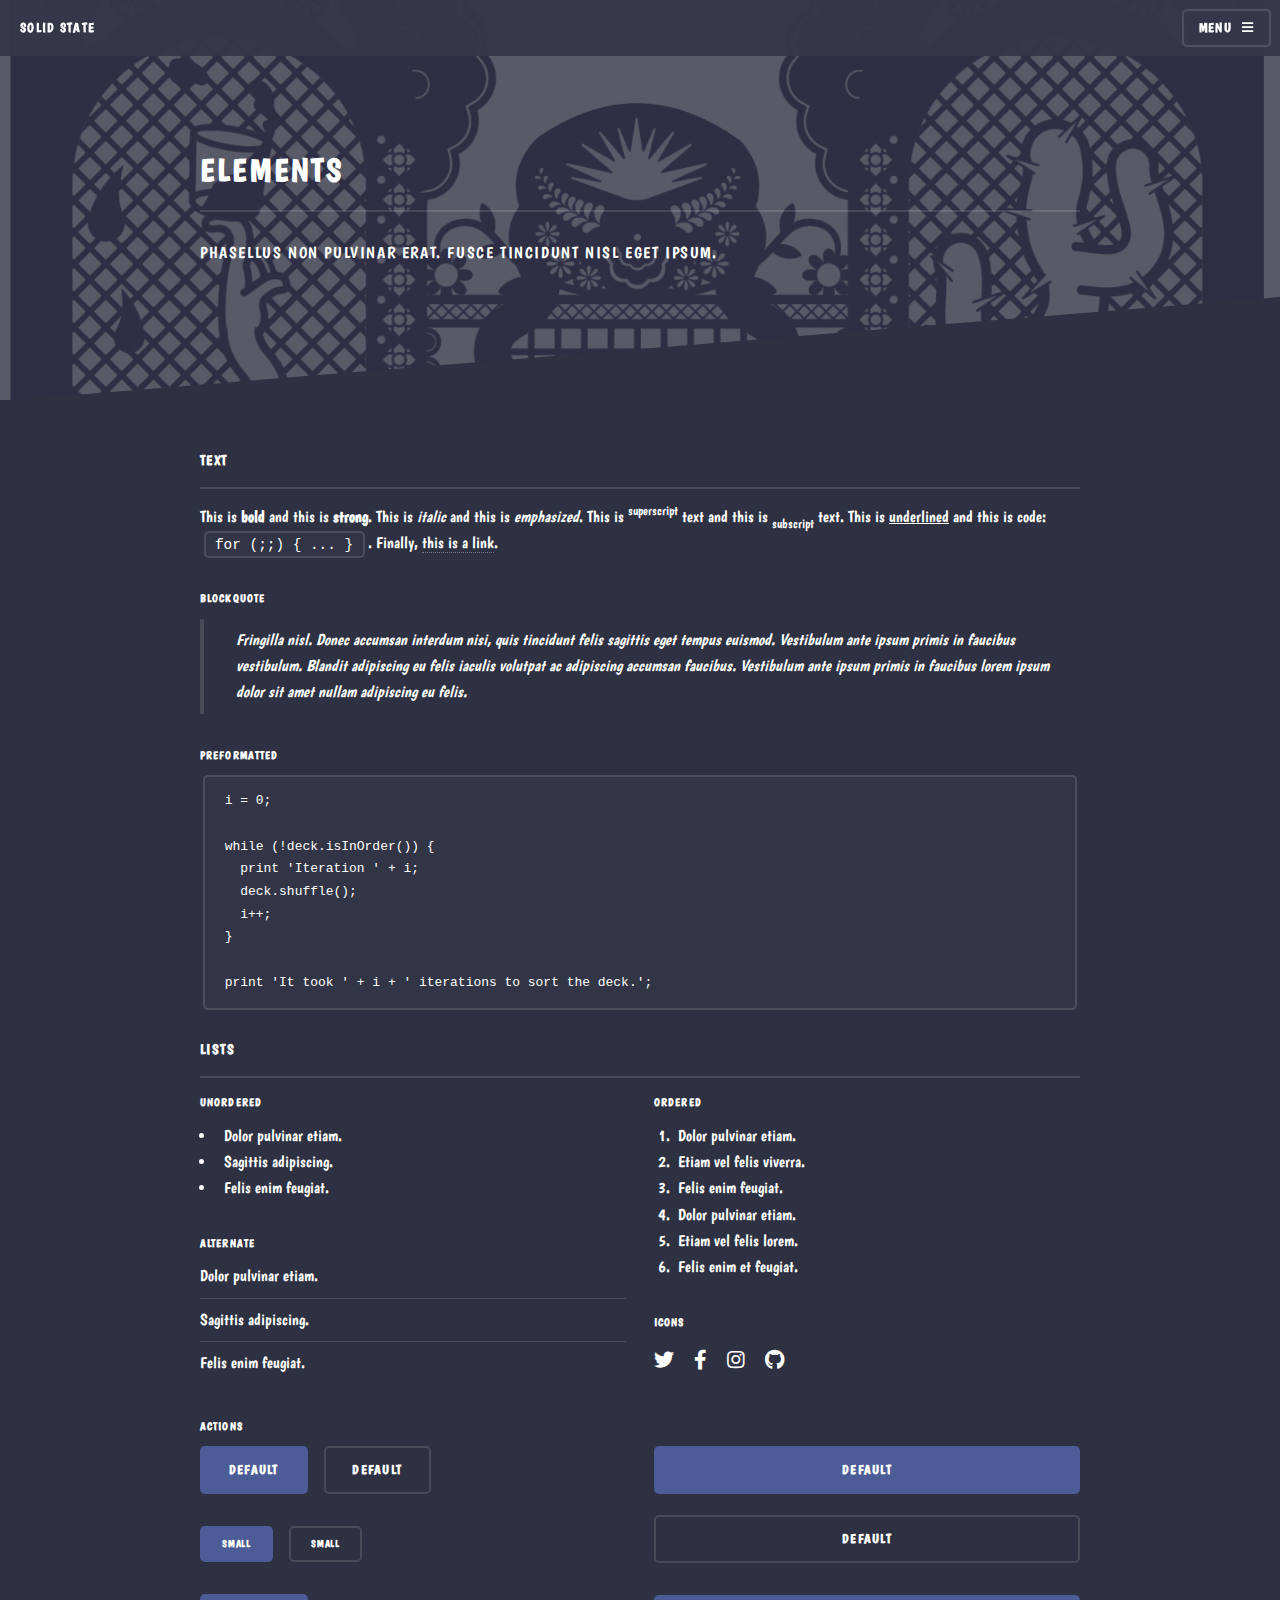
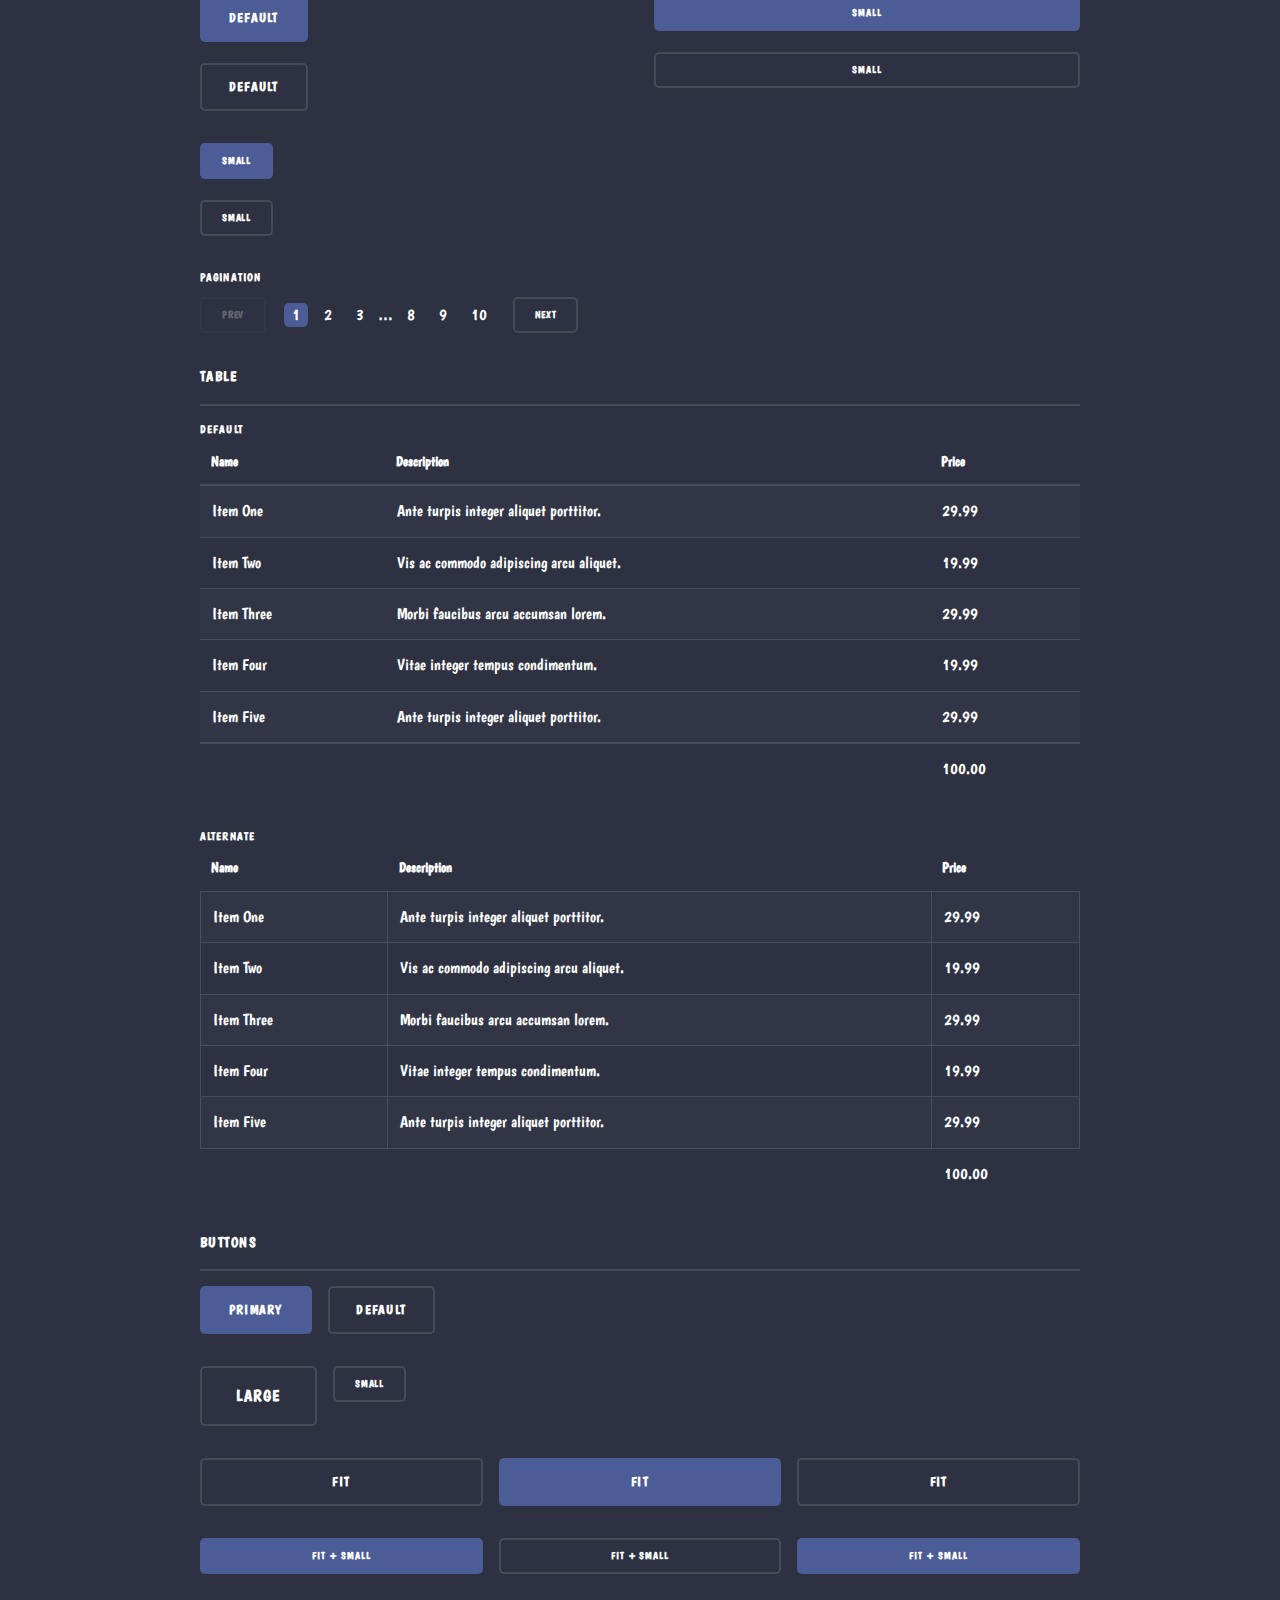
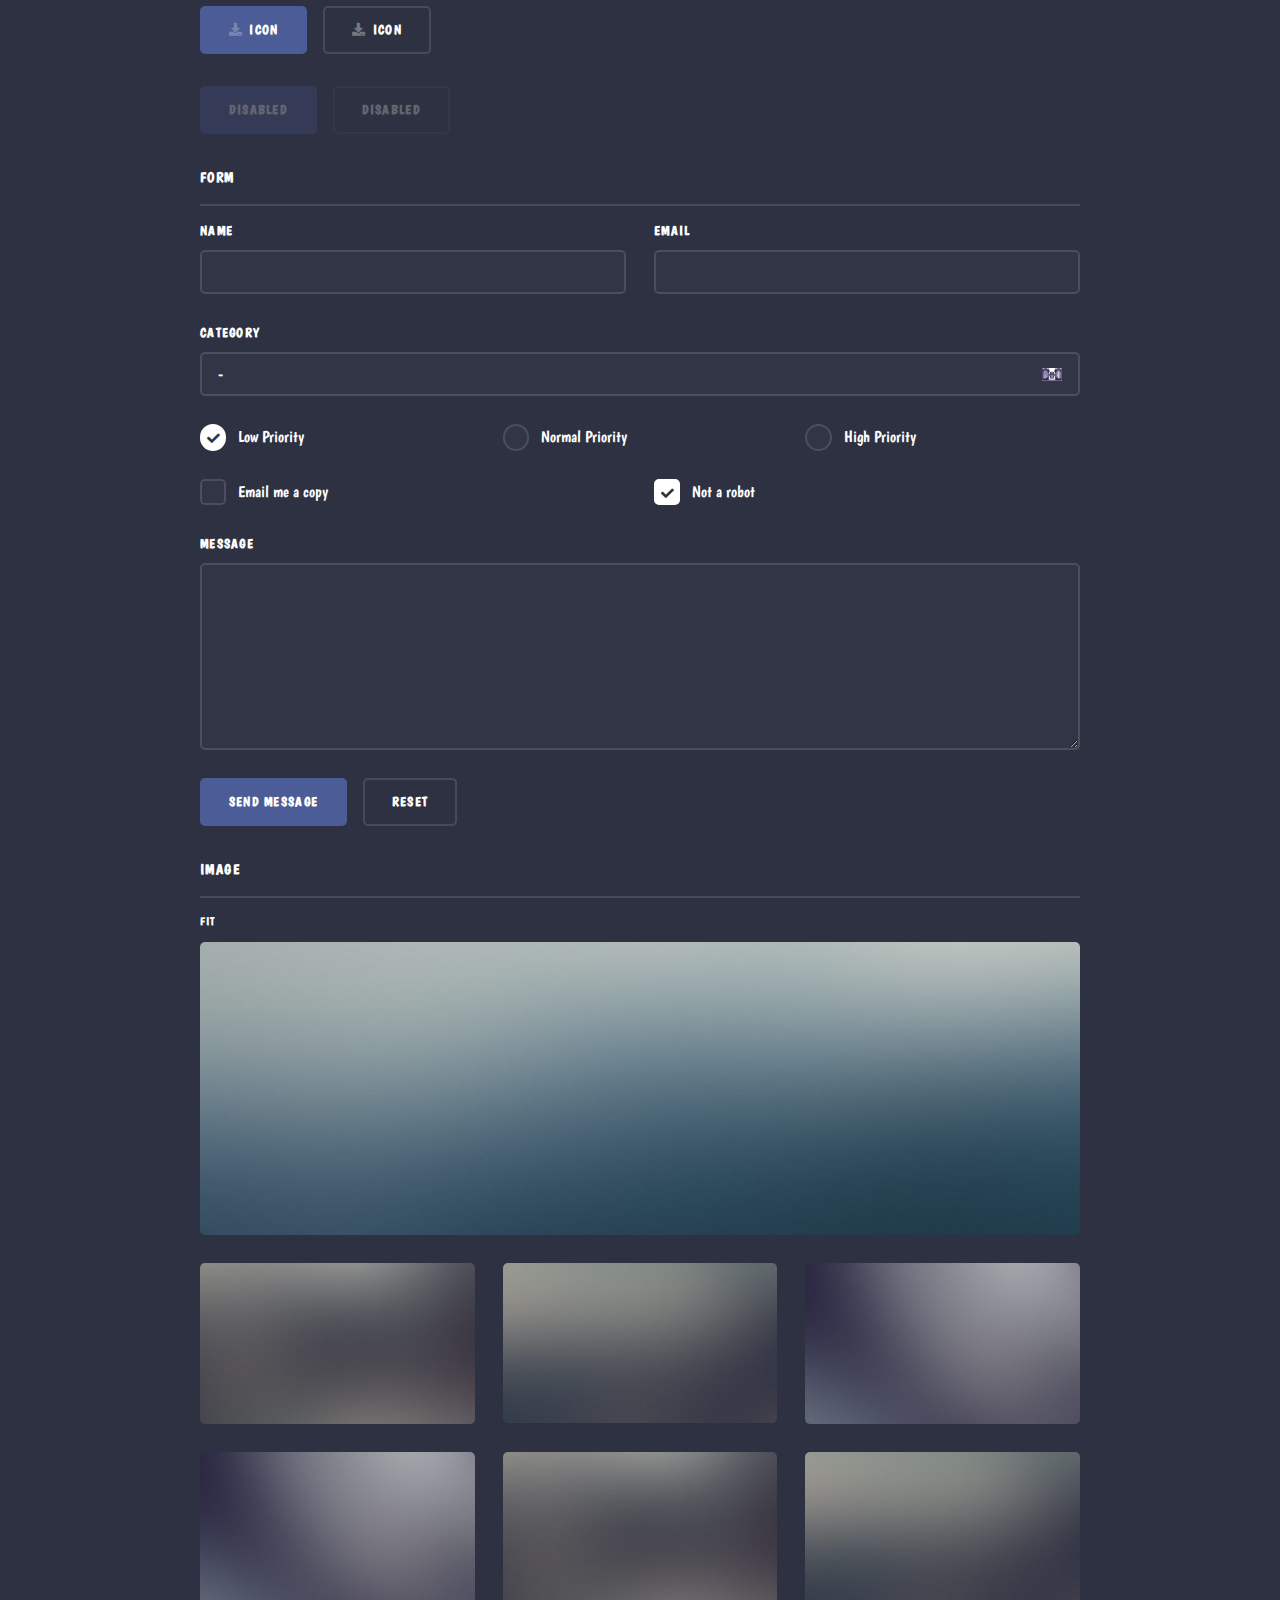
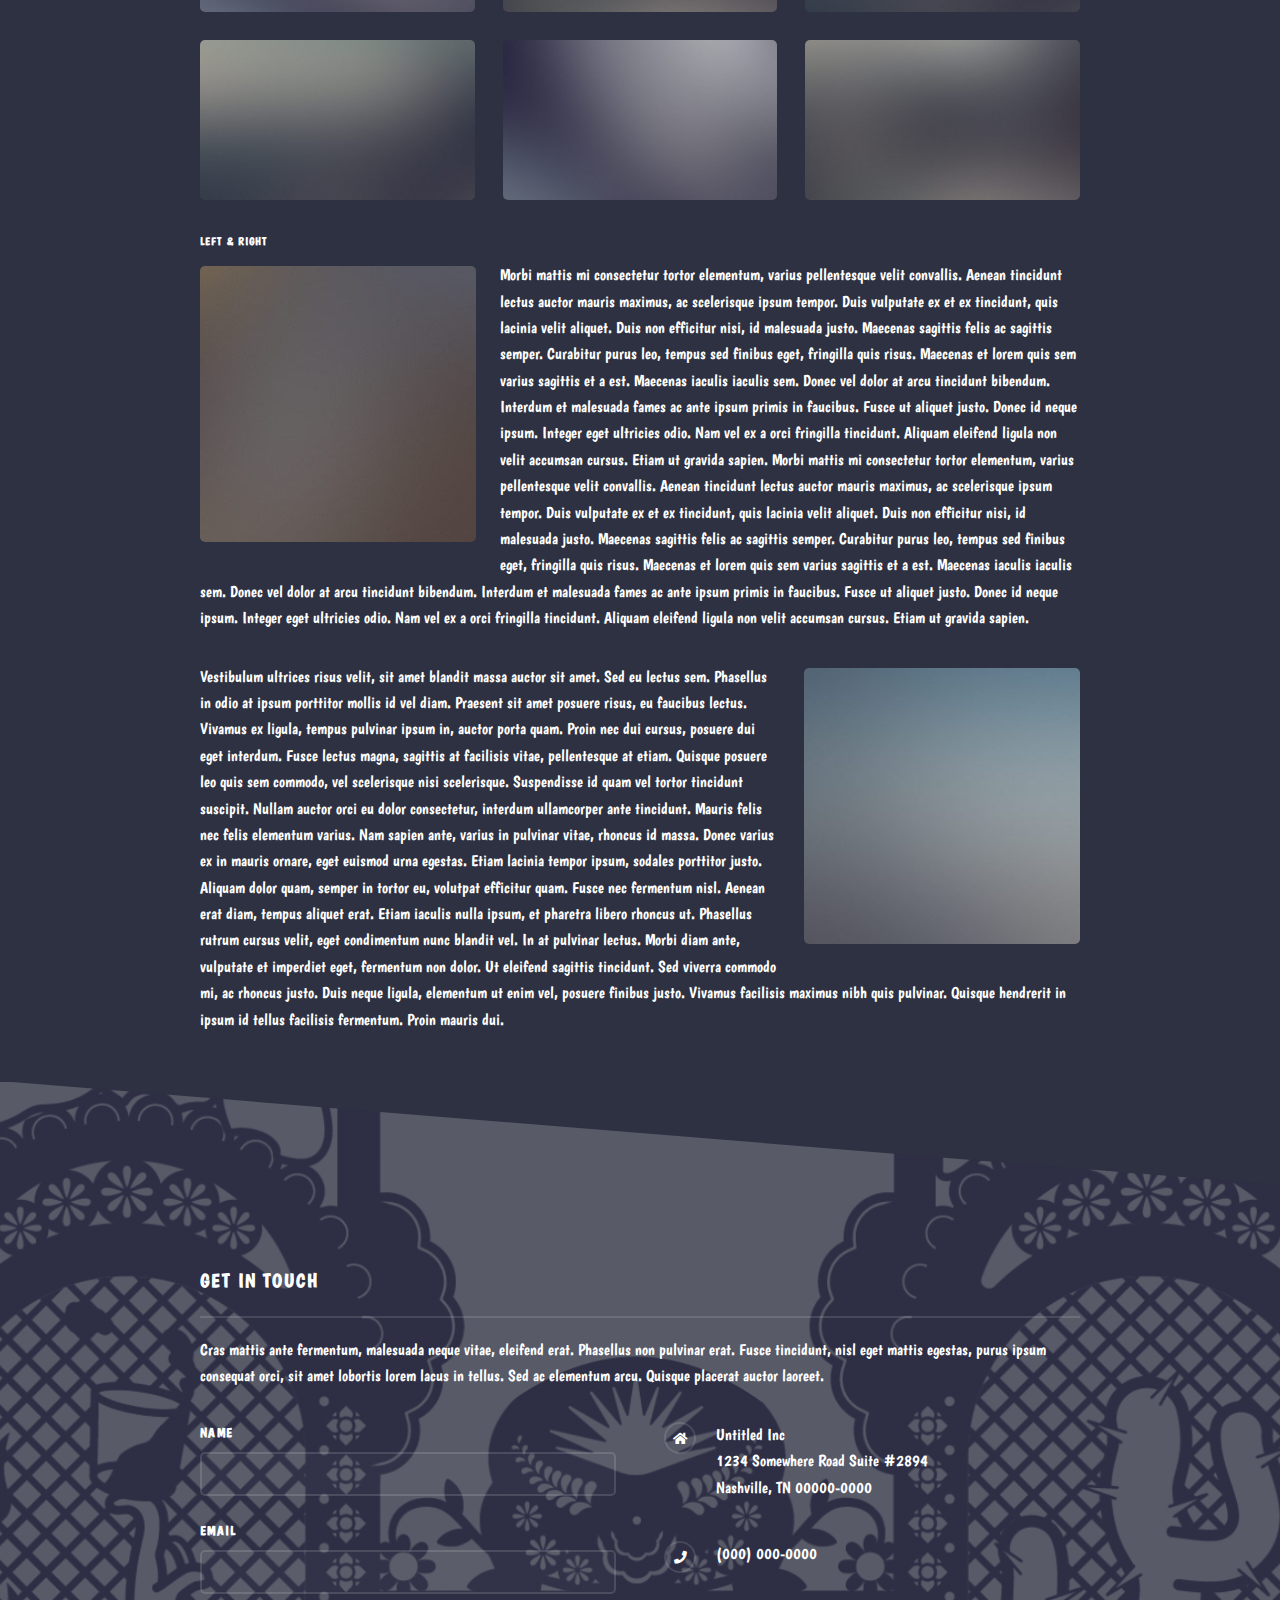
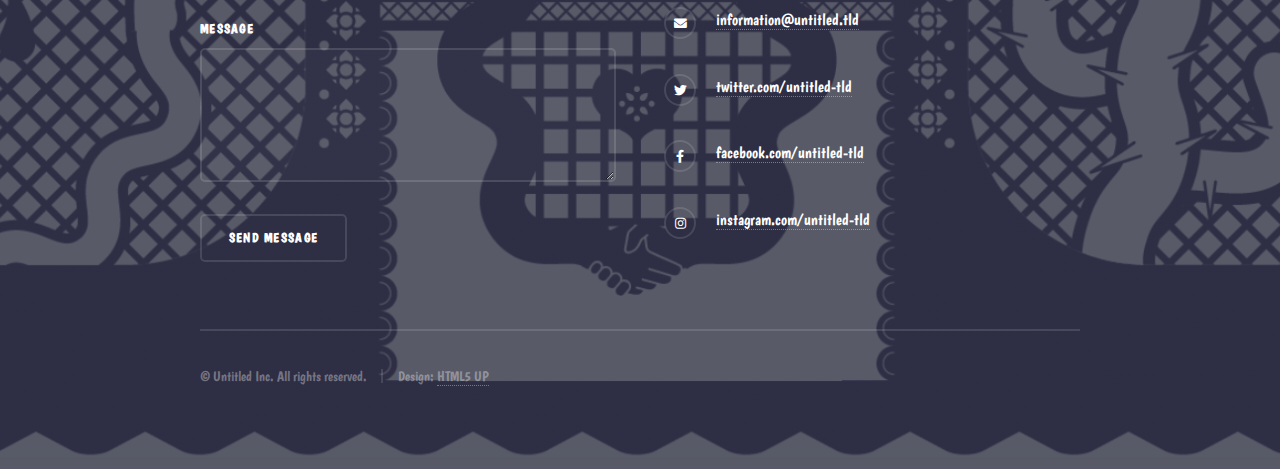
==== elements.html @ 4821e10a "upload" ====
<!DOCTYPE HTML>
<!--
	Solid State by HTML5 UP
	html5up.net | @ajlkn
	Free for personal and commercial use under the CCA 3.0 license (html5up.net/license)
-->
<html>
	<head>
		<title>Elements - Solid State by HTML5 UP</title>
		<meta charset="utf-8" />
		<meta name="viewport" content="width=device-width, initial-scale=1, user-scalable=no" />
		<link rel="stylesheet" href="assets/css/main.css" />
		<noscript><link rel="stylesheet" href="assets/css/noscript.css" /></noscript>
	</head>
	<body class="is-preload">

		<!-- Page Wrapper -->
			<div id="page-wrapper">

				<!-- Header -->
					<header id="header">
						<h1><a href="index.html">Solid State</a></h1>
						<nav>
							<a href="#menu">Menu</a>
						</nav>
					</header>

				<!-- Menu -->
					<nav id="menu">
						<div class="inner">
							<h2>Menu</h2>
							<ul class="links">
								<li><a href="index.html">Home</a></li>
								<li><a href="generic.html">Generic</a></li>
								<li><a href="elements.html">Elements</a></li>
								<li><a href="#">Log In</a></li>
								<li><a href="#">Sign Up</a></li>
							</ul>
							<a href="#" class="close">Close</a>
						</div>
					</nav>

				<!-- Wrapper -->
					<section id="wrapper">
						<header>
							<div class="inner">
								<h2>Elements</h2>
								<p>Phasellus non pulvinar erat. Fusce tincidunt nisl eget ipsum.</p>
							</div>
						</header>

						<!-- Content -->
							<div class="wrapper">
								<div class="inner">

									<section>
										<h3 class="major">Text</h3>
										<p>This is <b>bold</b> and this is <strong>strong</strong>. This is <i>italic</i> and this is <em>emphasized</em>.
										This is <sup>superscript</sup> text and this is <sub>subscript</sub> text.
										This is <u>underlined</u> and this is code: <code>for (;;) { ... }</code>. Finally, <a href="#">this is a link</a>.</p>
										<h4>Blockquote</h4>
										<blockquote>Fringilla nisl. Donec accumsan interdum nisi, quis tincidunt felis sagittis eget tempus euismod. Vestibulum ante ipsum primis in faucibus vestibulum. Blandit adipiscing eu felis iaculis volutpat ac adipiscing accumsan faucibus. Vestibulum ante ipsum primis in faucibus lorem ipsum dolor sit amet nullam adipiscing eu felis.</blockquote>
										<h4>Preformatted</h4>
										<pre><code>i = 0;

while (!deck.isInOrder()) {
  print 'Iteration ' + i;
  deck.shuffle();
  i++;
}

print 'It took ' + i + ' iterations to sort the deck.';</code></pre>
									</section>

									<section>
										<h3 class="major">Lists</h3>
										<div class="row">
											<div class="col-6 col-12-medium">
												<h4>Unordered</h4>
												<ul>
													<li>Dolor pulvinar etiam.</li>
													<li>Sagittis adipiscing.</li>
													<li>Felis enim feugiat.</li>
												</ul>
												<h4>Alternate</h4>
												<ul class="alt">
													<li>Dolor pulvinar etiam.</li>
													<li>Sagittis adipiscing.</li>
													<li>Felis enim feugiat.</li>
												</ul>
											</div>
											<div class="col-6 col-12-medium">
												<h4>Ordered</h4>
												<ol>
													<li>Dolor pulvinar etiam.</li>
													<li>Etiam vel felis viverra.</li>
													<li>Felis enim feugiat.</li>
													<li>Dolor pulvinar etiam.</li>
													<li>Etiam vel felis lorem.</li>
													<li>Felis enim et feugiat.</li>
												</ol>
												<h4>Icons</h4>
												<ul class="icons">
													<li><a href="#" class="icon brands fa-twitter"><span class="label">Twitter</span></a></li>
													<li><a href="#" class="icon brands fa-facebook-f"><span class="label">Facebook</span></a></li>
													<li><a href="#" class="icon brands fa-instagram"><span class="label">Instagram</span></a></li>
													<li><a href="#" class="icon brands fa-github"><span class="label">Github</span></a></li>
												</ul>
											</div>
										</div>
										<h4>Actions</h4>
										<div class="row">
											<div class="col-6 col-12-medium">
												<ul class="actions">
													<li><a href="#" class="button primary">Default</a></li>
													<li><a href="#" class="button">Default</a></li>
												</ul>
												<ul class="actions small">
													<li><a href="#" class="button primary small">Small</a></li>
													<li><a href="#" class="button small">Small</a></li>
												</ul>
												<ul class="actions stacked">
													<li><a href="#" class="button primary">Default</a></li>
													<li><a href="#" class="button">Default</a></li>
												</ul>
												<ul class="actions stacked small">
													<li><a href="#" class="button primary small">Small</a></li>
													<li><a href="#" class="button small">Small</a></li>
												</ul>
											</div>
											<div class="col-6 col-12-medium">
												<ul class="actions stacked">
													<li><a href="#" class="button primary fit">Default</a></li>
													<li><a href="#" class="button fit">Default</a></li>
												</ul>
												<ul class="actions stacked small">
													<li><a href="#" class="button primary small fit">Small</a></li>
													<li><a href="#" class="button small fit">Small</a></li>
												</ul>
											</div>
										</div>
										<h4>Pagination</h4>
										<ul class="pagination">
											<li><span class="button small disabled">Prev</span></li>
											<li><a href="#" class="page active">1</a></li>
											<li><a href="#" class="page">2</a></li>
											<li><a href="#" class="page">3</a></li>
											<li><span>&hellip;</span></li>
											<li><a href="#" class="page">8</a></li>
											<li><a href="#" class="page">9</a></li>
											<li><a href="#" class="page">10</a></li>
											<li><a href="#" class="button small">Next</a></li>
										</ul>
									</section>

									<section>
										<h3 class="major">Table</h3>
										<h4>Default</h4>
										<div class="table-wrapper">
											<table>
												<thead>
													<tr>
														<th>Name</th>
														<th>Description</th>
														<th>Price</th>
													</tr>
												</thead>
												<tbody>
													<tr>
														<td>Item One</td>
														<td>Ante turpis integer aliquet porttitor.</td>
														<td>29.99</td>
													</tr>
													<tr>
														<td>Item Two</td>
														<td>Vis ac commodo adipiscing arcu aliquet.</td>
														<td>19.99</td>
													</tr>
													<tr>
														<td>Item Three</td>
														<td> Morbi faucibus arcu accumsan lorem.</td>
														<td>29.99</td>
													</tr>
													<tr>
														<td>Item Four</td>
														<td>Vitae integer tempus condimentum.</td>
														<td>19.99</td>
													</tr>
													<tr>
														<td>Item Five</td>
														<td>Ante turpis integer aliquet porttitor.</td>
														<td>29.99</td>
													</tr>
												</tbody>
												<tfoot>
													<tr>
														<td colspan="2"></td>
														<td>100.00</td>
													</tr>
												</tfoot>
											</table>
										</div>

										<h4>Alternate</h4>
										<div class="table-wrapper">
											<table class="alt">
												<thead>
													<tr>
														<th>Name</th>
														<th>Description</th>
														<th>Price</th>
													</tr>
												</thead>
												<tbody>
													<tr>
														<td>Item One</td>
														<td>Ante turpis integer aliquet porttitor.</td>
														<td>29.99</td>
													</tr>
													<tr>
														<td>Item Two</td>
														<td>Vis ac commodo adipiscing arcu aliquet.</td>
														<td>19.99</td>
													</tr>
													<tr>
														<td>Item Three</td>
														<td> Morbi faucibus arcu accumsan lorem.</td>
														<td>29.99</td>
													</tr>
													<tr>
														<td>Item Four</td>
														<td>Vitae integer tempus condimentum.</td>
														<td>19.99</td>
													</tr>
													<tr>
														<td>Item Five</td>
														<td>Ante turpis integer aliquet porttitor.</td>
														<td>29.99</td>
													</tr>
												</tbody>
												<tfoot>
													<tr>
														<td colspan="2"></td>
														<td>100.00</td>
													</tr>
												</tfoot>
											</table>
										</div>
									</section>

									<section>
										<h3 class="major">Buttons</h3>
										<ul class="actions">
											<li><a href="#" class="button primary">Primary</a></li>
											<li><a href="#" class="button">Default</a></li>
										</ul>
										<ul class="actions">
											<li><a href="#" class="button large">Large</a></li>
											<li><a href="#" class="button small">Small</a></li>
										</ul>
										<ul class="actions fit">
											<li><a href="#" class="button fit">Fit</a></li>
											<li><a href="#" class="button primary fit">Fit</a></li>
											<li><a href="#" class="button fit">Fit</a></li>
										</ul>
										<ul class="actions fit small">
											<li><a href="#" class="button primary fit small">Fit + Small</a></li>
											<li><a href="#" class="button fit small">Fit + Small</a></li>
											<li><a href="#" class="button primary fit small">Fit + Small</a></li>
										</ul>
										<ul class="actions">
											<li><a href="#" class="button primary icon solid fa-download">Icon</a></li>
											<li><a href="#" class="button icon solid fa-download">Icon</a></li>
										</ul>
										<ul class="actions">
											<li><span class="button primary disabled">Disabled</span></li>
											<li><span class="button disabled">Disabled</span></li>
										</ul>
									</section>

									<section>
										<h3 class="major">Form</h3>
										<form method="post" action="#">
											<div class="row gtr-uniform">
												<div class="col-6 col-12-xsmall">
													<label for="demo-name">Name</label>
													<input type="text" name="demo-name" id="demo-name" value="" />
												</div>
												<div class="col-6 col-12-xsmall">
													<label for="demo-email">Email</label>
													<input type="email" name="demo-email" id="demo-email" value="" />
												</div>
												<div class="col-12">
													<label for="demo-category">Category</label>
													<select name="demo-category" id="demo-category">
														<option value="">-</option>
														<option value="1">Manufacturing</option>
														<option value="1">Shipping</option>
														<option value="1">Administration</option>
														<option value="1">Human Resources</option>
													</select>
												</div>
												<div class="col-4 col-12-small">
													<input type="radio" id="demo-priority-low" name="demo-priority" checked>
													<label for="demo-priority-low">Low Priority</label>
												</div>
												<div class="col-4 col-12-small">
													<input type="radio" id="demo-priority-normal" name="demo-priority">
													<label for="demo-priority-normal">Normal Priority</label>
												</div>
												<div class="col-4 col-12-small">
													<input type="radio" id="demo-priority-high" name="demo-priority">
													<label for="demo-priority-high">High Priority</label>
												</div>
												<div class="col-6 col-12-small">
													<input type="checkbox" id="demo-copy" name="demo-copy">
													<label for="demo-copy">Email me a copy</label>
												</div>
												<div class="col-6 col-12-small">
													<input type="checkbox" id="demo-human" name="demo-human" checked>
													<label for="demo-human">Not a robot</label>
												</div>
												<div class="col-12">
													<label for="demo-message">Message</label>
													<textarea name="demo-message" id="demo-message" rows="6"></textarea>
												</div>
												<div class="col-12">
													<ul class="actions">
														<li><input type="submit" value="Send Message" class="primary" /></li>
														<li><input type="reset" value="Reset" /></li>
													</ul>
												</div>
											</div>
										</form>
									</section>

									<section>
										<h3 class="major">Image</h3>
										<h4>Fit</h4>
										<div class="box alt">
											<div class="row gtr-uniform">
												<div class="col-12"><span class="image fit"><img src="images/pic08.jpg" alt="" /></span></div>
												<div class="col-4"><span class="image fit"><img src="images/pic05.jpg" alt="" /></span></div>
												<div class="col-4"><span class="image fit"><img src="images/pic06.jpg" alt="" /></span></div>
												<div class="col-4"><span class="image fit"><img src="images/pic07.jpg" alt="" /></span></div>
												<div class="col-4"><span class="image fit"><img src="images/pic07.jpg" alt="" /></span></div>
												<div class="col-4"><span class="image fit"><img src="images/pic05.jpg" alt="" /></span></div>
												<div class="col-4"><span class="image fit"><img src="images/pic06.jpg" alt="" /></span></div>
												<div class="col-4"><span class="image fit"><img src="images/pic06.jpg" alt="" /></span></div>
												<div class="col-4"><span class="image fit"><img src="images/pic07.jpg" alt="" /></span></div>
												<div class="col-4"><span class="image fit"><img src="images/pic05.jpg" alt="" /></span></div>
											</div>
										</div>
										<h4>Left &amp; Right</h4>
										<p><span class="image left"><img src="images/pic01.jpg" alt="" /></span>Morbi mattis mi consectetur tortor elementum, varius pellentesque velit convallis. Aenean tincidunt lectus auctor mauris maximus, ac scelerisque ipsum tempor. Duis vulputate ex et ex tincidunt, quis lacinia velit aliquet. Duis non efficitur nisi, id malesuada justo. Maecenas sagittis felis ac sagittis semper. Curabitur purus leo, tempus sed finibus eget, fringilla quis risus. Maecenas et lorem quis sem varius sagittis et a est. Maecenas iaculis iaculis sem. Donec vel dolor at arcu tincidunt bibendum. Interdum et malesuada fames ac ante ipsum primis in faucibus. Fusce ut aliquet justo. Donec id neque ipsum. Integer eget ultricies odio. Nam vel ex a orci fringilla tincidunt. Aliquam eleifend ligula non velit accumsan cursus. Etiam ut gravida sapien. Morbi mattis mi consectetur tortor elementum, varius pellentesque velit convallis. Aenean tincidunt lectus auctor mauris maximus, ac scelerisque ipsum tempor. Duis vulputate ex et ex tincidunt, quis lacinia velit aliquet. Duis non efficitur nisi, id malesuada justo. Maecenas sagittis felis ac sagittis semper. Curabitur purus leo, tempus sed finibus eget, fringilla quis risus. Maecenas et lorem quis sem varius sagittis et a est. Maecenas iaculis iaculis sem. Donec vel dolor at arcu tincidunt bibendum. Interdum et malesuada fames ac ante ipsum primis in faucibus. Fusce ut aliquet justo. Donec id neque ipsum. Integer eget ultricies odio. Nam vel ex a orci fringilla tincidunt. Aliquam eleifend ligula non velit accumsan cursus. Etiam ut gravida sapien.</p>
										<p><span class="image right"><img src="images/pic02.jpg" alt="" /></span>Vestibulum ultrices risus velit, sit amet blandit massa auctor sit amet. Sed eu lectus sem. Phasellus in odio at ipsum porttitor mollis id vel diam. Praesent sit amet posuere risus, eu faucibus lectus. Vivamus ex ligula, tempus pulvinar ipsum in, auctor porta quam. Proin nec dui cursus, posuere dui eget interdum. Fusce lectus magna, sagittis at facilisis vitae, pellentesque at etiam. Quisque posuere leo quis sem commodo, vel scelerisque nisi scelerisque. Suspendisse id quam vel tortor tincidunt suscipit. Nullam auctor orci eu dolor consectetur, interdum ullamcorper ante tincidunt. Mauris felis nec felis elementum varius. Nam sapien ante, varius in pulvinar vitae, rhoncus id massa. Donec varius ex in mauris ornare, eget euismod urna egestas. Etiam lacinia tempor ipsum, sodales porttitor justo. Aliquam dolor quam, semper in tortor eu, volutpat efficitur quam. Fusce nec fermentum nisl. Aenean erat diam, tempus aliquet erat. Etiam iaculis nulla ipsum, et pharetra libero rhoncus ut. Phasellus rutrum cursus velit, eget condimentum nunc blandit vel. In at pulvinar lectus. Morbi diam ante, vulputate et imperdiet eget, fermentum non dolor. Ut eleifend sagittis tincidunt. Sed viverra commodo mi, ac rhoncus justo. Duis neque ligula, elementum ut enim vel, posuere finibus justo. Vivamus facilisis maximus nibh quis pulvinar. Quisque hendrerit in ipsum id tellus facilisis fermentum. Proin mauris dui.</p>
									</section>

								</div>
							</div>

					</section>

				<!-- Footer -->
					<section id="footer">
						<div class="inner">
							<h2 class="major">Get in touch</h2>
							<p>Cras mattis ante fermentum, malesuada neque vitae, eleifend erat. Phasellus non pulvinar erat. Fusce tincidunt, nisl eget mattis egestas, purus ipsum consequat orci, sit amet lobortis lorem lacus in tellus. Sed ac elementum arcu. Quisque placerat auctor laoreet.</p>
							<form method="post" action="#">
								<div class="fields">
									<div class="field">
										<label for="name">Name</label>
										<input type="text" name="name" id="name" />
									</div>
									<div class="field">
										<label for="email">Email</label>
										<input type="email" name="email" id="email" />
									</div>
									<div class="field">
										<label for="message">Message</label>
										<textarea name="message" id="message" rows="4"></textarea>
									</div>
								</div>
								<ul class="actions">
									<li><input type="submit" value="Send Message" /></li>
								</ul>
							</form>
							<ul class="contact">
								<li class="icon solid fa-home">
									Untitled Inc<br />
									1234 Somewhere Road Suite #2894<br />
									Nashville, TN 00000-0000
								</li>
								<li class="icon solid fa-phone">(000) 000-0000</li>
								<li class="icon solid fa-envelope"><a href="#">information@untitled.tld</a></li>
								<li class="icon brands fa-twitter"><a href="#">twitter.com/untitled-tld</a></li>
								<li class="icon brands fa-facebook-f"><a href="#">facebook.com/untitled-tld</a></li>
								<li class="icon brands fa-instagram"><a href="#">instagram.com/untitled-tld</a></li>
							</ul>
							<ul class="copyright">
								<li>&copy; Untitled Inc. All rights reserved.</li><li>Design: <a href="http://html5up.net">HTML5 UP</a></li>
							</ul>
						</div>
					</section>

			</div>

		<!-- Scripts -->
			<script src="assets/js/jquery.min.js"></script>
			<script src="assets/js/jquery.scrollex.min.js"></script>
			<script src="assets/js/browser.min.js"></script>
			<script src="assets/js/breakpoints.min.js"></script>
			<script src="assets/js/util.js"></script>
			<script src="assets/js/main.js"></script>

	</body>
</html>
---- assets/css/main.css ----
@import url(fontawesome-all.min.css);
@import url("https://fonts.googleapis.com/css?family=Raleway:200,700|Source+Sans+Pro:300,600,300italic,600italic");
@import url('https://fonts.googleapis.com/css2?family=Sora:wght@100..800&family=Spicy+Rice&display=swap');
@import url('https://fonts.googleapis.com/css2?family=Chicle&display=swap');
@import url('https://fonts.googleapis.com/css2?family=Boogaloo&display=swap');
/*
	Solid State by HTML5 UP
	html5up.net | @ajlkn
	Free for personal and commercial use under the CCA 3.0 license (html5up.net/license)
*/

html, body, div, span, applet, object,
iframe, h1, h2, h3, h4, h5, h6, p, blockquote,
pre, a, abbr, acronym, address, big, cite,
code, del, dfn, em, img, ins, kbd, q, s, samp,
small, strike, strong, sub, sup, tt, var, b,
u, i, center, dl, dt, dd, ol, ul, li, fieldset,
form, label, legend, table, caption, tbody,
tfoot, thead, tr, th, td, article, aside,
canvas, details, embed, figure, figcaption,
footer, header, hgroup, menu, nav, output, ruby,
section, summary, time, mark, audio, video {
	margin: 0;
	padding: 0;
	border: 0;
	font-size: 100%;
	font: inherit;
	vertical-align: baseline;}

article, aside, details, figcaption, figure,
footer, header, hgroup, menu, nav, section {
	display: block;}

body {
	line-height: 1;
}

ol, ul {
	list-style: none;
}

blockquote, q {
	quotes: none;
}

	blockquote:before, blockquote:after, q:before, q:after {
		content: '';
		content: none;
	}

table {
	border-collapse: collapse;
	border-spacing: 0;
}

body {
	-webkit-text-size-adjust: none;
}

mark {
	background-color: transparent;
	color: inherit;
}

input::-moz-focus-inner {
	border: 0;
	padding: 0;
}

input, select, textarea {
	-moz-appearance: none;
	-webkit-appearance: none;
	-ms-appearance: none;
	appearance: none;
}

/* Basic */

	@-ms-viewport {
		width: device-width;
	}

	body {
		-ms-overflow-style: scrollbar;
	}

	@media screen and (max-width: 480px) {

		html, body {
			min-width: 320px;
		}

	}

	html {
		box-sizing: border-box;
	}

	*, *:before, *:after {
		box-sizing: inherit;
	}

	body {
		background-color: #2e3141;
		background-image: linear-gradient(to top, rgba(46, 49, 65, 0.8), rgba(46, 49, 65, 0.8)), url("../../images/big.jpg");
		background-size: auto, cover;
		background-attachment: fixed, fixed;
		background-position: center, center;
	}

		body.is-preload *, body.is-preload *:before, body.is-preload *:after {
			-moz-animation: none !important;
			-webkit-animation: none !important;
			-ms-animation: none !important;
			animation: none !important;
			-moz-transition: none !important;
			-webkit-transition: none !important;
			-ms-transition: none !important;
			transition: none !important;
		}

/* Type */

	body, input, select, textarea {
		color: #ffffff;
		font-family:  "Boogaloo", sans-serif;
		font-size: 33pt;
		font-weight: 300;
		line-height: 1.65;
	}

		@media screen and (max-width: 1680px) {

			body, input, select, textarea {
				font-size: 13pt;
			}

		}

		@media screen and (max-width: 1280px) {

			body, input, select, textarea {
				font-size: 12pt;
			}

		}

		@media screen and (max-width: 980px) {

			body, input, select, textarea {
				font-size: 12pt;
			}

		}

		@media screen and (max-width: 736px) {

			body, input, select, textarea {
				font-size: 12pt;
			}

		}

		@media screen and (max-width: 480px) {

			body, input, select, textarea {
				font-size: 12pt;
			}

		}

	a {
		-moz-transition: color 0.2s ease-in-out, border-bottom-color 0.2s ease-in-out;
		-webkit-transition: color 0.2s ease-in-out, border-bottom-color 0.2s ease-in-out;
		-ms-transition: color 0.2s ease-in-out, border-bottom-color 0.2s ease-in-out;
		transition: color 0.2s ease-in-out, border-bottom-color 0.2s ease-in-out;
		border-bottom: dotted 1px rgba(255, 255, 255, 0.35);
		color: #ffffff;
		text-decoration: none;
	}

		a:hover {
			border-bottom-color: transparent;
			color: #ffffff !important;
		}

		a.special:not(.button) {
			text-decoration: none;
			border-bottom: 0;
			display: block;
			font-family:  "Boogaloo", sans-serif;
			font-size: 1.6em;
			font-weight: 700;
			letter-spacing: 0.1em;
			margin: 0 0 2em 0;
			text-transform: uppercase;
		}

			a.special:not(.button):before {
				-moz-osx-font-smoothing: grayscale;
				-webkit-font-smoothing: antialiased;
				display: inline-block;
				font-style: normal;
				font-variant: normal;
				text-rendering: auto;
				line-height: 1;
				text-transform: none !important;
				font-family: 'Font Awesome 5 Free';
				font-weight: 900;
			}

			a.special:not(.button):before {
				-moz-transition: background-color 0.2s ease-in-out;
				-webkit-transition: background-color 0.2s ease-in-out;
				-ms-transition: background-color 0.2s ease-in-out;
				transition: background-color 0.2s ease-in-out;
				border-radius: 100%;
				border: solid 2px rgba(255, 255, 255, 0.125);
				content: '\f105';
				display: inline-block;
				font-size: 1.25em;
				height: 2em;
				line-height: 1.75em;
				margin-right: 0.85em;
				text-align: center;
				text-indent: 0.15em;
				vertical-align: middle;
				width: 2em;
			}

			a.special:not(.button):hover:before {
				background-color: rgba(255, 255, 255, 0.025);
			}

			a.special:not(.button):active:before {
				background-color: rgba(255, 255, 255, 0.075);
			}

	strong, b {
		color: #ffffff;
		font-weight: 600;
	}

	em, i {
		font-style: italic;
	}

	p {
		margin: 0 0 2em 0;
	}

	h1, h2, h3, h4, h5, h6 {
		color: #ffffff;
		font-family:  "Boogaloo", sans-serif;
		font-weight: 700;
		letter-spacing: 0.1em;
		margin: 0 0 1em 0;
		text-transform: uppercase;
	}

		h1 a, h2 a, h3 a, h4 a, h5 a, h6 a {
			color: inherit;
			text-decoration: none;
			border-bottom: 0;
		}

		h1 span, h2 span, h3 span, h4 span, h5 span, h6 span {
			font-weight: 200;
		}

		h1.major, h2.major, h3.major, h4.major, h5.major, h6.major {
			padding-bottom: 1em;
			border-bottom: solid 2px rgba(255, 255, 255, 0.125);
		}

	h2 {
		font-size: 1.2em;
	}

	h3 {
		font-size: 0.9em;
	}

	h4 {
		font-size: 0.7em;
	}

	h5 {
		font-size: 0.7em;
	}

	h6 {
		font-size: 0.7em;
	}

	@media screen and (max-width: 736px) {

		h2 {
			font-size: 1em;
		}

		h3 {
			font-size: 0.8em;
		}

	}

	sub {
		font-size: 0.8em;
		position: relative;
		top: 0.5em;
	}

	sup {
		font-size: 0.8em;
		position: relative;
		top: -0.5em;
	}

	blockquote {
		border-left: solid 4px rgba(255, 255, 255, 0.125);
		font-style: italic;
		margin: 0 0 2em 0;
		padding: 0.5em 0 0.5em 2em;
	}

	code {
		background: rgba(255, 255, 255, 0.025);
		border-radius: 5px;
		border: solid 2px rgba(255, 255, 255, 0.125);
		font-family: "Courier New", monospace;
		font-size: 0.9em;
		margin: 0 0.25em;
		padding: 0.25em 0.65em;
	}

	pre {
		-webkit-overflow-scrolling: touch;
		font-family: "Courier New", monospace;
		font-size: 0.9em;
		margin: 0 0 2em 0;
	}

		pre code {
			display: block;
			line-height: 1.75em;
			padding: 1em 1.5em;
			overflow-x: auto;
		}

	hr {
		border: 0;
		border-bottom: solid 2px rgba(255, 255, 255, 0.125);
		margin: 2.5em 0;
	}

		hr.major {
			margin: 4em 0;
		}

	.align-left {
		text-align: left;
	}

	.align-center {
		text-align: center;
	}

	.align-right {
		text-align: right;
	}

/* Row */

	.row {
		display: flex;
		flex-wrap: wrap;
		box-sizing: border-box;
		align-items: stretch;
	}

		.row > * {
			box-sizing: border-box;
		}

		.row.gtr-uniform > * > :last-child {
			margin-bottom: 0;
		}

		.row.aln-left {
			justify-content: flex-start;
		}

		.row.aln-center {
			justify-content: center;
		}

		.row.aln-right {
			justify-content: flex-end;
		}

		.row.aln-top {
			align-items: flex-start;
		}

		.row.aln-middle {
			align-items: center;
		}

		.row.aln-bottom {
			align-items: flex-end;
		}

		.row > .imp {
			order: -1;
		}

		.row > .col-1 {
			width: 8.33333%;
		}

		.row > .off-1 {
			margin-left: 8.33333%;
		}

		.row > .col-2 {
			width: 16.66667%;
		}

		.row > .off-2 {
			margin-left: 16.66667%;
		}

		.row > .col-3 {
			width: 25%;
		}

		.row > .off-3 {
			margin-left: 25%;
		}

		.row > .col-4 {
			width: 33.33333%;
		}

		.row > .off-4 {
			margin-left: 33.33333%;
		}

		.row > .col-5 {
			width: 41.66667%;
		}

		.row > .off-5 {
			margin-left: 41.66667%;
		}

		.row > .col-6 {
			width: 50%;
		}

		.row > .off-6 {
			margin-left: 50%;
		}

		.row > .col-7 {
			width: 58.33333%;
		}

		.row > .off-7 {
			margin-left: 58.33333%;
		}

		.row > .col-8 {
			width: 66.66667%;
		}

		.row > .off-8 {
			margin-left: 66.66667%;
		}

		.row > .col-9 {
			width: 75%;
		}

		.row > .off-9 {
			margin-left: 75%;
		}

		.row > .col-10 {
			width: 83.33333%;
		}

		.row > .off-10 {
			margin-left: 83.33333%;
		}

		.row > .col-11 {
			width: 91.66667%;
		}

		.row > .off-11 {
			margin-left: 91.66667%;
		}

		.row > .col-12 {
			width: 100%;
		}

		.row > .off-12 {
			margin-left: 100%;
		}

		.row.gtr-0 {
			margin-top: 0;
			margin-left: 0em;
		}

			.row.gtr-0 > * {
				padding: 0 0 0 0em;
			}

			.row.gtr-0.gtr-uniform {
				margin-top: 0em;
			}

				.row.gtr-0.gtr-uniform > * {
					padding-top: 0em;
				}

		.row.gtr-25 {
			margin-top: 0;
			margin-left: -0.4375em;
		}

			.row.gtr-25 > * {
				padding: 0 0 0 0.4375em;
			}

			.row.gtr-25.gtr-uniform {
				margin-top: -0.4375em;
			}

				.row.gtr-25.gtr-uniform > * {
					padding-top: 0.4375em;
				}

		.row.gtr-50 {
			margin-top: 0;
			margin-left: -0.875em;
		}

			.row.gtr-50 > * {
				padding: 0 0 0 0.875em;
			}

			.row.gtr-50.gtr-uniform {
				margin-top: -0.875em;
			}

				.row.gtr-50.gtr-uniform > * {
					padding-top: 0.875em;
				}

		.row {
			margin-top: 0;
			margin-left: -1.75em;
		}

			.row > * {
				padding: 0 0 0 1.75em;
			}

			.row.gtr-uniform {
				margin-top: -1.75em;
			}

				.row.gtr-uniform > * {
					padding-top: 1.75em;
				}

		.row.gtr-150 {
			margin-top: 0;
			margin-left: -2.625em;
		}

			.row.gtr-150 > * {
				padding: 0 0 0 2.625em;
			}

			.row.gtr-150.gtr-uniform {
				margin-top: -2.625em;
			}

				.row.gtr-150.gtr-uniform > * {
					padding-top: 2.625em;
				}

		.row.gtr-200 {
			margin-top: 0;
			margin-left: -3.5em;
		}

			.row.gtr-200 > * {
				padding: 0 0 0 3.5em;
			}

			.row.gtr-200.gtr-uniform {
				margin-top: -3.5em;
			}

				.row.gtr-200.gtr-uniform > * {
					padding-top: 3.5em;
				}

		@media screen and (max-width: 1680px) {

			.row {
				display: flex;
				flex-wrap: wrap;
				box-sizing: border-box;
				align-items: stretch;
			}

				.row > * {
					box-sizing: border-box;
				}

				.row.gtr-uniform > * > :last-child {
					margin-bottom: 0;
				}

				.row.aln-left {
					justify-content: flex-start;
				}

				.row.aln-center {
					justify-content: center;
				}

				.row.aln-right {
					justify-content: flex-end;
				}

				.row.aln-top {
					align-items: flex-start;
				}

				.row.aln-middle {
					align-items: center;
				}

				.row.aln-bottom {
					align-items: flex-end;
				}

				.row > .imp-xlarge {
					order: -1;
				}

				.row > .col-1-xlarge {
					width: 8.33333%;
				}

				.row > .off-1-xlarge {
					margin-left: 8.33333%;
				}

				.row > .col-2-xlarge {
					width: 16.66667%;
				}

				.row > .off-2-xlarge {
					margin-left: 16.66667%;
				}

				.row > .col-3-xlarge {
					width: 25%;
				}

				.row > .off-3-xlarge {
					margin-left: 25%;
				}

				.row > .col-4-xlarge {
					width: 33.33333%;
				}

				.row > .off-4-xlarge {
					margin-left: 33.33333%;
				}

				.row > .col-5-xlarge {
					width: 41.66667%;
				}

				.row > .off-5-xlarge {
					margin-left: 41.66667%;
				}

				.row > .col-6-xlarge {
					width: 50%;
				}

				.row > .off-6-xlarge {
					margin-left: 50%;
				}

				.row > .col-7-xlarge {
					width: 58.33333%;
				}

				.row > .off-7-xlarge {
					margin-left: 58.33333%;
				}

				.row > .col-8-xlarge {
					width: 66.66667%;
				}

				.row > .off-8-xlarge {
					margin-left: 66.66667%;
				}

				.row > .col-9-xlarge {
					width: 75%;
				}

				.row > .off-9-xlarge {
					margin-left: 75%;
				}

				.row > .col-10-xlarge {
					width: 83.33333%;
				}

				.row > .off-10-xlarge {
					margin-left: 83.33333%;
				}

				.row > .col-11-xlarge {
					width: 91.66667%;
				}

				.row > .off-11-xlarge {
					margin-left: 91.66667%;
				}

				.row > .col-12-xlarge {
					width: 100%;
				}

				.row > .off-12-xlarge {
					margin-left: 100%;
				}

				.row.gtr-0 {
					margin-top: 0;
					margin-left: 0em;
				}

					.row.gtr-0 > * {
						padding: 0 0 0 0em;
					}

					.row.gtr-0.gtr-uniform {
						margin-top: 0em;
					}

						.row.gtr-0.gtr-uniform > * {
							padding-top: 0em;
						}

				.row.gtr-25 {
					margin-top: 0;
					margin-left: -0.4375em;
				}

					.row.gtr-25 > * {
						padding: 0 0 0 0.4375em;
					}

					.row.gtr-25.gtr-uniform {
						margin-top: -0.4375em;
					}

						.row.gtr-25.gtr-uniform > * {
							padding-top: 0.4375em;
						}

				.row.gtr-50 {
					margin-top: 0;
					margin-left: -0.875em;
				}

					.row.gtr-50 > * {
						padding: 0 0 0 0.875em;
					}

					.row.gtr-50.gtr-uniform {
						margin-top: -0.875em;
					}

						.row.gtr-50.gtr-uniform > * {
							padding-top: 0.875em;
						}

				.row {
					margin-top: 0;
					margin-left: -1.75em;
				}

					.row > * {
						padding: 0 0 0 1.75em;
					}

					.row.gtr-uniform {
						margin-top: -1.75em;
					}

						.row.gtr-uniform > * {
							padding-top: 1.75em;
						}

				.row.gtr-150 {
					margin-top: 0;
					margin-left: -2.625em;
				}

					.row.gtr-150 > * {
						padding: 0 0 0 2.625em;
					}

					.row.gtr-150.gtr-uniform {
						margin-top: -2.625em;
					}

						.row.gtr-150.gtr-uniform > * {
							padding-top: 2.625em;
						}

				.row.gtr-200 {
					margin-top: 0;
					margin-left: -3.5em;
				}

					.row.gtr-200 > * {
						padding: 0 0 0 3.5em;
					}

					.row.gtr-200.gtr-uniform {
						margin-top: -3.5em;
					}

						.row.gtr-200.gtr-uniform > * {
							padding-top: 3.5em;
						}

		}

		@media screen and (max-width: 1280px) {

			.row {
				display: flex;
				flex-wrap: wrap;
				box-sizing: border-box;
				align-items: stretch;
			}

				.row > * {
					box-sizing: border-box;
				}

				.row.gtr-uniform > * > :last-child {
					margin-bottom: 0;
				}

				.row.aln-left {
					justify-content: flex-start;
				}

				.row.aln-center {
					justify-content: center;
				}

				.row.aln-right {
					justify-content: flex-end;
				}

				.row.aln-top {
					align-items: flex-start;
				}

				.row.aln-middle {
					align-items: center;
				}

				.row.aln-bottom {
					align-items: flex-end;
				}

				.row > .imp-large {
					order: -1;
				}

				.row > .col-1-large {
					width: 8.33333%;
				}

				.row > .off-1-large {
					margin-left: 8.33333%;
				}

				.row > .col-2-large {
					width: 16.66667%;
				}

				.row > .off-2-large {
					margin-left: 16.66667%;
				}

				.row > .col-3-large {
					width: 25%;
				}

				.row > .off-3-large {
					margin-left: 25%;
				}

				.row > .col-4-large {
					width: 33.33333%;
				}

				.row > .off-4-large {
					margin-left: 33.33333%;
				}

				.row > .col-5-large {
					width: 41.66667%;
				}

				.row > .off-5-large {
					margin-left: 41.66667%;
				}

				.row > .col-6-large {
					width: 50%;
				}

				.row > .off-6-large {
					margin-left: 50%;
				}

				.row > .col-7-large {
					width: 58.33333%;
				}

				.row > .off-7-large {
					margin-left: 58.33333%;
				}

				.row > .col-8-large {
					width: 66.66667%;
				}

				.row > .off-8-large {
					margin-left: 66.66667%;
				}

				.row > .col-9-large {
					width: 75%;
				}

				.row > .off-9-large {
					margin-left: 75%;
				}

				.row > .col-10-large {
					width: 83.33333%;
				}

				.row > .off-10-large {
					margin-left: 83.33333%;
				}

				.row > .col-11-large {
					width: 91.66667%;
				}

				.row > .off-11-large {
					margin-left: 91.66667%;
				}

				.row > .col-12-large {
					width: 100%;
				}

				.row > .off-12-large {
					margin-left: 100%;
				}

				.row.gtr-0 {
					margin-top: 0;
					margin-left: 0em;
				}

					.row.gtr-0 > * {
						padding: 0 0 0 0em;
					}

					.row.gtr-0.gtr-uniform {
						margin-top: 0em;
					}

						.row.gtr-0.gtr-uniform > * {
							padding-top: 0em;
						}

				.row.gtr-25 {
					margin-top: 0;
					margin-left: -0.4375em;
				}

					.row.gtr-25 > * {
						padding: 0 0 0 0.4375em;
					}

					.row.gtr-25.gtr-uniform {
						margin-top: -0.4375em;
					}

						.row.gtr-25.gtr-uniform > * {
							padding-top: 0.4375em;
						}

				.row.gtr-50 {
					margin-top: 0;
					margin-left: -0.875em;
				}

					.row.gtr-50 > * {
						padding: 0 0 0 0.875em;
					}

					.row.gtr-50.gtr-uniform {
						margin-top: -0.875em;
					}

						.row.gtr-50.gtr-uniform > * {
							padding-top: 0.875em;
						}

				.row {
					margin-top: 0;
					margin-left: -1.75em;
				}

					.row > * {
						padding: 0 0 0 1.75em;
					}

					.row.gtr-uniform {
						margin-top: -1.75em;
					}

						.row.gtr-uniform > * {
							padding-top: 1.75em;
						}

				.row.gtr-150 {
					margin-top: 0;
					margin-left: -2.625em;
				}

					.row.gtr-150 > * {
						padding: 0 0 0 2.625em;
					}

					.row.gtr-150.gtr-uniform {
						margin-top: -2.625em;
					}

						.row.gtr-150.gtr-uniform > * {
							padding-top: 2.625em;
						}

				.row.gtr-200 {
					margin-top: 0;
					margin-left: -3.5em;
				}

					.row.gtr-200 > * {
						padding: 0 0 0 3.5em;
					}

					.row.gtr-200.gtr-uniform {
						margin-top: -3.5em;
					}

						.row.gtr-200.gtr-uniform > * {
							padding-top: 3.5em;
						}

		}

		@media screen and (max-width: 980px) {

			.row {
				display: flex;
				flex-wrap: wrap;
				box-sizing: border-box;
				align-items: stretch;
			}

				.row > * {
					box-sizing: border-box;
				}

				.row.gtr-uniform > * > :last-child {
					margin-bottom: 0;
				}

				.row.aln-left {
					justify-content: flex-start;
				}

				.row.aln-center {
					justify-content: center;
				}

				.row.aln-right {
					justify-content: flex-end;
				}

				.row.aln-top {
					align-items: flex-start;
				}

				.row.aln-middle {
					align-items: center;
				}

				.row.aln-bottom {
					align-items: flex-end;
				}

				.row > .imp-medium {
					order: -1;
				}

				.row > .col-1-medium {
					width: 8.33333%;
				}

				.row > .off-1-medium {
					margin-left: 8.33333%;
				}

				.row > .col-2-medium {
					width: 16.66667%;
				}

				.row > .off-2-medium {
					margin-left: 16.66667%;
				}

				.row > .col-3-medium {
					width: 25%;
				}

				.row > .off-3-medium {
					margin-left: 25%;
				}

				.row > .col-4-medium {
					width: 33.33333%;
				}

				.row > .off-4-medium {
					margin-left: 33.33333%;
				}

				.row > .col-5-medium {
					width: 41.66667%;
				}

				.row > .off-5-medium {
					margin-left: 41.66667%;
				}

				.row > .col-6-medium {
					width: 50%;
				}

				.row > .off-6-medium {
					margin-left: 50%;
				}

				.row > .col-7-medium {
					width: 58.33333%;
				}

				.row > .off-7-medium {
					margin-left: 58.33333%;
				}

				.row > .col-8-medium {
					width: 66.66667%;
				}

				.row > .off-8-medium {
					margin-left: 66.66667%;
				}

				.row > .col-9-medium {
					width: 75%;
				}

				.row > .off-9-medium {
					margin-left: 75%;
				}

				.row > .col-10-medium {
					width: 83.33333%;
				}

				.row > .off-10-medium {
					margin-left: 83.33333%;
				}

				.row > .col-11-medium {
					width: 91.66667%;
				}

				.row > .off-11-medium {
					margin-left: 91.66667%;
				}

				.row > .col-12-medium {
					width: 100%;
				}

				.row > .off-12-medium {
					margin-left: 100%;
				}

				.row.gtr-0 {
					margin-top: 0;
					margin-left: 0em;
				}

					.row.gtr-0 > * {
						padding: 0 0 0 0em;
					}

					.row.gtr-0.gtr-uniform {
						margin-top: 0em;
					}

						.row.gtr-0.gtr-uniform > * {
							padding-top: 0em;
						}

				.row.gtr-25 {
					margin-top: 0;
					margin-left: -0.4375em;
				}

					.row.gtr-25 > * {
						padding: 0 0 0 0.4375em;
					}

					.row.gtr-25.gtr-uniform {
						margin-top: -0.4375em;
					}

						.row.gtr-25.gtr-uniform > * {
							padding-top: 0.4375em;
						}

				.row.gtr-50 {
					margin-top: 0;
					margin-left: -0.875em;
				}

					.row.gtr-50 > * {
						padding: 0 0 0 0.875em;
					}

					.row.gtr-50.gtr-uniform {
						margin-top: -0.875em;
					}

						.row.gtr-50.gtr-uniform > * {
							padding-top: 0.875em;
						}

				.row {
					margin-top: 0;
					margin-left: -1.75em;
				}

					.row > * {
						padding: 0 0 0 1.75em;
					}

					.row.gtr-uniform {
						margin-top: -1.75em;
					}

						.row.gtr-uniform > * {
							padding-top: 1.75em;
						}

				.row.gtr-150 {
					margin-top: 0;
					margin-left: -2.625em;
				}

					.row.gtr-150 > * {
						padding: 0 0 0 2.625em;
					}

					.row.gtr-150.gtr-uniform {
						margin-top: -2.625em;
					}

						.row.gtr-150.gtr-uniform > * {
							padding-top: 2.625em;
						}

				.row.gtr-200 {
					margin-top: 0;
					margin-left: -3.5em;
				}

					.row.gtr-200 > * {
						padding: 0 0 0 3.5em;
					}

					.row.gtr-200.gtr-uniform {
						margin-top: -3.5em;
					}

						.row.gtr-200.gtr-uniform > * {
							padding-top: 3.5em;
						}

		}

		@media screen and (max-width: 736px) {

			.row {
				display: flex;
				flex-wrap: wrap;
				box-sizing: border-box;
				align-items: stretch;
			}

				.row > * {
					box-sizing: border-box;
				}

				.row.gtr-uniform > * > :last-child {
					margin-bottom: 0;
				}

				.row.aln-left {
					justify-content: flex-start;
				}

				.row.aln-center {
					justify-content: center;
				}

				.row.aln-right {
					justify-content: flex-end;
				}

				.row.aln-top {
					align-items: flex-start;
				}

				.row.aln-middle {
					align-items: center;
				}

				.row.aln-bottom {
					align-items: flex-end;
				}

				.row > .imp-small {
					order: -1;
				}

				.row > .col-1-small {
					width: 8.33333%;
				}

				.row > .off-1-small {
					margin-left: 8.33333%;
				}

				.row > .col-2-small {
					width: 16.66667%;
				}

				.row > .off-2-small {
					margin-left: 16.66667%;
				}

				.row > .col-3-small {
					width: 25%;
				}

				.row > .off-3-small {
					margin-left: 25%;
				}

				.row > .col-4-small {
					width: 33.33333%;
				}

				.row > .off-4-small {
					margin-left: 33.33333%;
				}

				.row > .col-5-small {
					width: 41.66667%;
				}

				.row > .off-5-small {
					margin-left: 41.66667%;
				}

				.row > .col-6-small {
					width: 50%;
				}

				.row > .off-6-small {
					margin-left: 50%;
				}

				.row > .col-7-small {
					width: 58.33333%;
				}

				.row > .off-7-small {
					margin-left: 58.33333%;
				}

				.row > .col-8-small {
					width: 66.66667%;
				}

				.row > .off-8-small {
					margin-left: 66.66667%;
				}

				.row > .col-9-small {
					width: 75%;
				}

				.row > .off-9-small {
					margin-left: 75%;
				}

				.row > .col-10-small {
					width: 83.33333%;
				}

				.row > .off-10-small {
					margin-left: 83.33333%;
				}

				.row > .col-11-small {
					width: 91.66667%;
				}

				.row > .off-11-small {
					margin-left: 91.66667%;
				}

				.row > .col-12-small {
					width: 100%;
				}

				.row > .off-12-small {
					margin-left: 100%;
				}

				.row.gtr-0 {
					margin-top: 0;
					margin-left: 0em;
				}

					.row.gtr-0 > * {
						padding: 0 0 0 0em;
					}

					.row.gtr-0.gtr-uniform {
						margin-top: 0em;
					}

						.row.gtr-0.gtr-uniform > * {
							padding-top: 0em;
						}

				.row.gtr-25 {
					margin-top: 0;
					margin-left: -0.3125em;
				}

					.row.gtr-25 > * {
						padding: 0 0 0 0.3125em;
					}

					.row.gtr-25.gtr-uniform {
						margin-top: -0.3125em;
					}

						.row.gtr-25.gtr-uniform > * {
							padding-top: 0.3125em;
						}

				.row.gtr-50 {
					margin-top: 0;
					margin-left: -0.625em;
				}

					.row.gtr-50 > * {
						padding: 0 0 0 0.625em;
					}

					.row.gtr-50.gtr-uniform {
						margin-top: -0.625em;
					}

						.row.gtr-50.gtr-uniform > * {
							padding-top: 0.625em;
						}

				.row {
					margin-top: 0;
					margin-left: -1.25em;
				}

					.row > * {
						padding: 0 0 0 1.25em;
					}

					.row.gtr-uniform {
						margin-top: -1.25em;
					}

						.row.gtr-uniform > * {
							padding-top: 1.25em;
						}

				.row.gtr-150 {
					margin-top: 0;
					margin-left: -1.875em;
				}

					.row.gtr-150 > * {
						padding: 0 0 0 1.875em;
					}

					.row.gtr-150.gtr-uniform {
						margin-top: -1.875em;
					}

						.row.gtr-150.gtr-uniform > * {
							padding-top: 1.875em;
						}

				.row.gtr-200 {
					margin-top: 0;
					margin-left: -2.5em;
				}

					.row.gtr-200 > * {
						padding: 0 0 0 2.5em;
					}

					.row.gtr-200.gtr-uniform {
						margin-top: -2.5em;
					}

						.row.gtr-200.gtr-uniform > * {
							padding-top: 2.5em;
						}

		}

		@media screen and (max-width: 480px) {

			.row {
				display: flex;
				flex-wrap: wrap;
				box-sizing: border-box;
				align-items: stretch;
			}

				.row > * {
					box-sizing: border-box;
				}

				.row.gtr-uniform > * > :last-child {
					margin-bottom: 0;
				}

				.row.aln-left {
					justify-content: flex-start;
				}

				.row.aln-center {
					justify-content: center;
				}

				.row.aln-right {
					justify-content: flex-end;
				}

				.row.aln-top {
					align-items: flex-start;
				}

				.row.aln-middle {
					align-items: center;
				}

				.row.aln-bottom {
					align-items: flex-end;
				}

				.row > .imp-xsmall {
					order: -1;
				}

				.row > .col-1-xsmall {
					width: 8.33333%;
				}

				.row > .off-1-xsmall {
					margin-left: 8.33333%;
				}

				.row > .col-2-xsmall {
					width: 16.66667%;
				}

				.row > .off-2-xsmall {
					margin-left: 16.66667%;
				}

				.row > .col-3-xsmall {
					width: 25%;
				}

				.row > .off-3-xsmall {
					margin-left: 25%;
				}

				.row > .col-4-xsmall {
					width: 33.33333%;
				}

				.row > .off-4-xsmall {
					margin-left: 33.33333%;
				}

				.row > .col-5-xsmall {
					width: 41.66667%;
				}

				.row > .off-5-xsmall {
					margin-left: 41.66667%;
				}

				.row > .col-6-xsmall {
					width: 50%;
				}

				.row > .off-6-xsmall {
					margin-left: 50%;
				}

				.row > .col-7-xsmall {
					width: 58.33333%;
				}

				.row > .off-7-xsmall {
					margin-left: 58.33333%;
				}

				.row > .col-8-xsmall {
					width: 66.66667%;
				}

				.row > .off-8-xsmall {
					margin-left: 66.66667%;
				}

				.row > .col-9-xsmall {
					width: 75%;
				}

				.row > .off-9-xsmall {
					margin-left: 75%;
				}

				.row > .col-10-xsmall {
					width: 83.33333%;
				}

				.row > .off-10-xsmall {
					margin-left: 83.33333%;
				}

				.row > .col-11-xsmall {
					width: 91.66667%;
				}

				.row > .off-11-xsmall {
					margin-left: 91.66667%;
				}

				.row > .col-12-xsmall {
					width: 100%;
				}

				.row > .off-12-xsmall {
					margin-left: 100%;
				}

				.row.gtr-0 {
					margin-top: 0;
					margin-left: 0em;
				}

					.row.gtr-0 > * {
						padding: 0 0 0 0em;
					}

					.row.gtr-0.gtr-uniform {
						margin-top: 0em;
					}

						.row.gtr-0.gtr-uniform > * {
							padding-top: 0em;
						}

				.row.gtr-25 {
					margin-top: 0;
					margin-left: -0.3125em;
				}

					.row.gtr-25 > * {
						padding: 0 0 0 0.3125em;
					}

					.row.gtr-25.gtr-uniform {
						margin-top: -0.3125em;
					}

						.row.gtr-25.gtr-uniform > * {
							padding-top: 0.3125em;
						}

				.row.gtr-50 {
					margin-top: 0;
					margin-left: -0.625em;
				}

					.row.gtr-50 > * {
						padding: 0 0 0 0.625em;
					}

					.row.gtr-50.gtr-uniform {
						margin-top: -0.625em;
					}

						.row.gtr-50.gtr-uniform > * {
							padding-top: 0.625em;
						}

				.row {
					margin-top: 0;
					margin-left: -1.25em;
				}

					.row > * {
						padding: 0 0 0 1.25em;
					}

					.row.gtr-uniform {
						margin-top: -1.25em;
					}

						.row.gtr-uniform > * {
							padding-top: 1.25em;
						}

				.row.gtr-150 {
					margin-top: 0;
					margin-left: -1.875em;
				}

					.row.gtr-150 > * {
						padding: 0 0 0 1.875em;
					}

					.row.gtr-150.gtr-uniform {
						margin-top: -1.875em;
					}

						.row.gtr-150.gtr-uniform > * {
							padding-top: 1.875em;
						}

				.row.gtr-200 {
					margin-top: 0;
					margin-left: -2.5em;
				}

					.row.gtr-200 > * {
						padding: 0 0 0 2.5em;
					}

					.row.gtr-200.gtr-uniform {
						margin-top: -2.5em;
					}

						.row.gtr-200.gtr-uniform > * {
							padding-top: 2.5em;
						}

		}

		@media screen and (max-width: 360px) {

			.row {
				display: flex;
				flex-wrap: wrap;
				box-sizing: border-box;
				align-items: stretch;
			}

				.row > * {
					box-sizing: border-box;
				}

				.row.gtr-uniform > * > :last-child {
					margin-bottom: 0;
				}

				.row.aln-left {
					justify-content: flex-start;
				}

				.row.aln-center {
					justify-content: center;
				}

				.row.aln-right {
					justify-content: flex-end;
				}

				.row.aln-top {
					align-items: flex-start;
				}

				.row.aln-middle {
					align-items: center;
				}

				.row.aln-bottom {
					align-items: flex-end;
				}

				.row > .imp-xxsmall {
					order: -1;
				}

				.row > .col-1-xxsmall {
					width: 8.33333%;
				}

				.row > .off-1-xxsmall {
					margin-left: 8.33333%;
				}

				.row > .col-2-xxsmall {
					width: 16.66667%;
				}

				.row > .off-2-xxsmall {
					margin-left: 16.66667%;
				}

				.row > .col-3-xxsmall {
					width: 25%;
				}

				.row > .off-3-xxsmall {
					margin-left: 25%;
				}

				.row > .col-4-xxsmall {
					width: 33.33333%;
				}

				.row > .off-4-xxsmall {
					margin-left: 33.33333%;
				}

				.row > .col-5-xxsmall {
					width: 41.66667%;
				}

				.row > .off-5-xxsmall {
					margin-left: 41.66667%;
				}

				.row > .col-6-xxsmall {
					width: 50%;
				}

				.row > .off-6-xxsmall {
					margin-left: 50%;
				}

				.row > .col-7-xxsmall {
					width: 58.33333%;
				}

				.row > .off-7-xxsmall {
					margin-left: 58.33333%;
				}

				.row > .col-8-xxsmall {
					width: 66.66667%;
				}

				.row > .off-8-xxsmall {
					margin-left: 66.66667%;
				}

				.row > .col-9-xxsmall {
					width: 75%;
				}

				.row > .off-9-xxsmall {
					margin-left: 75%;
				}

				.row > .col-10-xxsmall {
					width: 83.33333%;
				}

				.row > .off-10-xxsmall {
					margin-left: 83.33333%;
				}

				.row > .col-11-xxsmall {
					width: 91.66667%;
				}

				.row > .off-11-xxsmall {
					margin-left: 91.66667%;
				}

				.row > .col-12-xxsmall {
					width: 100%;
				}

				.row > .off-12-xxsmall {
					margin-left: 100%;
				}

				.row.gtr-0 {
					margin-top: 0;
					margin-left: 0em;
				}

					.row.gtr-0 > * {
						padding: 0 0 0 0em;
					}

					.row.gtr-0.gtr-uniform {
						margin-top: 0em;
					}

						.row.gtr-0.gtr-uniform > * {
							padding-top: 0em;
						}

				.row.gtr-25 {
					margin-top: 0;
					margin-left: -0.3125em;
				}

					.row.gtr-25 > * {
						padding: 0 0 0 0.3125em;
					}

					.row.gtr-25.gtr-uniform {
						margin-top: -0.3125em;
					}

						.row.gtr-25.gtr-uniform > * {
							padding-top: 0.3125em;
						}

				.row.gtr-50 {
					margin-top: 0;
					margin-left: -0.625em;
				}

					.row.gtr-50 > * {
						padding: 0 0 0 0.625em;
					}

					.row.gtr-50.gtr-uniform {
						margin-top: -0.625em;
					}

						.row.gtr-50.gtr-uniform > * {
							padding-top: 0.625em;
						}

				.row {
					margin-top: 0;
					margin-left: -1.25em;
				}

					.row > * {
						padding: 0 0 0 1.25em;
					}

					.row.gtr-uniform {
						margin-top: -1.25em;
					}

						.row.gtr-uniform > * {
							padding-top: 1.25em;
						}

				.row.gtr-150 {
					margin-top: 0;
					margin-left: -1.875em;
				}

					.row.gtr-150 > * {
						padding: 0 0 0 1.875em;
					}

					.row.gtr-150.gtr-uniform {
						margin-top: -1.875em;
					}

						.row.gtr-150.gtr-uniform > * {
							padding-top: 1.875em;
						}

				.row.gtr-200 {
					margin-top: 0;
					margin-left: -2.5em;
				}

					.row.gtr-200 > * {
						padding: 0 0 0 2.5em;
					}

					.row.gtr-200.gtr-uniform {
						margin-top: -2.5em;
					}

						.row.gtr-200.gtr-uniform > * {
							padding-top: 2.5em;
						}

		}

/* Section/Article */

	section.special, article.special {
		text-align: center;
	}

/* Form */

	form {
		margin: 0 0 2em 0;
	}

		form > :last-child {
			margin-bottom: 0;
		}

		form > .fields {
			display: -moz-flex;
			display: -webkit-flex;
			display: -ms-flex;
			display: flex;
			-moz-flex-wrap: wrap;
			-webkit-flex-wrap: wrap;
			-ms-flex-wrap: wrap;
			flex-wrap: wrap;
			width: calc(100% + 3em);
			margin: -1.5em 0 2em -1.5em;
		}

			form > .fields > .field {
				-moz-flex-grow: 0;
				-webkit-flex-grow: 0;
				-ms-flex-grow: 0;
				flex-grow: 0;
				-moz-flex-shrink: 0;
				-webkit-flex-shrink: 0;
				-ms-flex-shrink: 0;
				flex-shrink: 0;
				padding: 1.5em 0 0 1.5em;
				width: calc(100% - 1.5em);
			}

				form > .fields > .field.half {
					width: calc(50% - 0.75em);
				}

				form > .fields > .field.third {
					width: calc(100%/3 - 0.5em);
				}

				form > .fields > .field.quarter {
					width: calc(25% - 0.375em);
				}

		@media screen and (max-width: 480px) {

			form > .fields {
				width: calc(100% + 3em);
				margin: -1.5em 0 2em -1.5em;
			}

				form > .fields > .field {
					padding: 1.5em 0 0 1.5em;
					width: calc(100% - 1.5em);
				}

					form > .fields > .field.half {
						width: calc(100% - 1.5em);
					}

					form > .fields > .field.third {
						width: calc(100% - 1.5em);
					}

					form > .fields > .field.quarter {
						width: calc(100% - 1.5em);
					}

		}

	label {
		color: #ffffff;
		display: block;
		font-family:  "Boogaloo", sans-serif;
		font-size: 0.8em;
		font-weight: 700;
		letter-spacing: 0.1em;
		margin: 0 0 0.7em 0;
		text-transform: uppercase;
	}

	input[type="text"],
	input[type="password"],
	input[type="email"],
	input[type="tel"],
	select,
	textarea {
		-moz-appearance: none;
		-webkit-appearance: none;
		-ms-appearance: none;
		appearance: none;
		background: rgba(255, 255, 255, 0.025);
		border-radius: 5px;
		border: none;
		border: solid 2px rgba(255, 255, 255, 0.125);
		color: inherit;
		display: block;
		outline: 0;
		padding: 0 1em;
		text-decoration: none;
		width: 100%;
	}

		input[type="text"]:invalid,
		input[type="password"]:invalid,
		input[type="email"]:invalid,
		input[type="tel"]:invalid,
		select:invalid,
		textarea:invalid {
			box-shadow: none;
		}

		input[type="text"]:focus,
		input[type="password"]:focus,
		input[type="email"]:focus,
		input[type="tel"]:focus,
		select:focus,
		textarea:focus {
			border-color: #5b6ba6;
		}

	select {
		background-image: url("../../images/big.jpg");
		background-size: 1.25rem;
		background-repeat: no-repeat;
		background-position: calc(100% - 1rem) center;
		height: 2.75em;
		padding-right: 2.75em;
		text-overflow: ellipsis;
	}

		select option {
			color: #ffffff;
			background: #2e3141;
		}

		select:focus::-ms-value {
			background-color: transparent;
		}

		select::-ms-expand {
			display: none;
		}

	input[type="text"],
	input[type="password"],
	input[type="email"],
	select {
		height: 2.75em;
	}

	textarea {
		padding: 0.75em 1em;
	}

	input[type="checkbox"],
	input[type="radio"] {
		-moz-appearance: none;
		-webkit-appearance: none;
		-ms-appearance: none;
		appearance: none;
		display: block;
		float: left;
		margin-right: -2em;
		opacity: 0;
		width: 1em;
		z-index: -1;
	}

		input[type="checkbox"] + label,
		input[type="radio"] + label {
			text-decoration: none;
			color: #ffffff;
			cursor: pointer;
			display: inline-block;
			font-size: 1em;
			font-family:  "Boogaloo", sans-serif;
			text-transform: none;
			letter-spacing: 0;
			font-weight: 300;
			padding-left: 2.4em;
			padding-right: 0.75em;
			position: relative;
		}

			input[type="checkbox"] + label:before,
			input[type="radio"] + label:before {
				-moz-osx-font-smoothing: grayscale;
				-webkit-font-smoothing: antialiased;
				display: inline-block;
				font-style: normal;
				font-variant: normal;
				text-rendering: auto;
				line-height: 1;
				text-transform: none !important;
				font-family: 'Font Awesome 5 Free';
				font-weight: 900;
			}

			input[type="checkbox"] + label:before,
			input[type="radio"] + label:before {
				background: rgba(255, 255, 255, 0.025);
				border-radius: 5px;
				border: solid 2px rgba(255, 255, 255, 0.125);
				content: '';
				display: inline-block;
				font-size: 0.8em;
				height: 2.0625em;
				left: 0;
				line-height: 2.0625em;
				position: absolute;
				text-align: center;
				top: 0;
				width: 2.0625em;
			}

		input[type="checkbox"]:checked + label:before,
		input[type="radio"]:checked + label:before {
			background: #ffffff;
			border-color: #ffffff;
			content: '\f00c';
			color: #2e3141;
		}

		input[type="checkbox"]:focus + label:before,
		input[type="radio"]:focus + label:before {
			border-color: #4c5c96;
		}

	input[type="checkbox"] + label:before {
		border-radius: 5px;
	}

	input[type="radio"] + label:before {
		border-radius: 100%;
	}

	::-webkit-input-placeholder {
		color: rgba(255, 255, 255, 0.35) !important;
		opacity: 1.0;
	}

	:-moz-placeholder {
		color: rgba(255, 255, 255, 0.35) !important;
		opacity: 1.0;
	}

	::-moz-placeholder {
		color: rgba(255, 255, 255, 0.35) !important;
		opacity: 1.0;
	}

	:-ms-input-placeholder {
		color: rgba(255, 255, 255, 0.35) !important;
		opacity: 1.0;
	}

/* Box */

	.box {
		border-radius: 5px;
		border: solid 2px rgba(255, 255, 255, 0.125);
		margin-bottom: 2em;
		padding: 1.5em;
	}

		.box > :last-child,
		.box > :last-child > :last-child,
		.box > :last-child > :last-child > :last-child {
			margin-bottom: 0;
		}

		.box.alt {
			border: 0;
			border-radius: 0;
			padding: 0;
		}

/* Icon */

	.icon {
		text-decoration: none;
		border-bottom: none;
		position: relative;
	}

		.icon:before {
			-moz-osx-font-smoothing: grayscale;
			-webkit-font-smoothing: antialiased;
			display: inline-block;
			font-style: normal;
			font-variant: normal;
			text-rendering: auto;
			line-height: 1;
			text-transform: none !important;
			font-family: 'Font Awesome 5 Free';
			font-weight: 400;
		}

		.icon > .label {
			display: none;
		}

		.icon:before {
			line-height: inherit;
		}

		.icon.solid:before {
			font-weight: 900;
		}

		.icon.brands:before {
			font-family: 'Font Awesome 5 Brands';
		}

/* Image */

	.image {
		border-radius: 5px;
		border: 0;
		display: inline-block;
		position: relative;
	}

		.image img {
			border-radius: 5px;
			display: block;
		}

		.image.left, .image.right {
			max-width: 40%;
		}

			.image.left img, .image.right img {
				width: 100%;
			}

		.image.left {
			float: left;
			padding: 0 1.5em 1em 0;
			top: 0.25em;
		}

		.image.right {
			float: right;
			padding: 0 0 1em 1.5em;
			top: 0.25em;
		}

		.image.fit {
			display: block;
			margin: 0 0 2em 0;
			width: 100%;
		}

			.image.fit img {
				width: 100%;
			}

		.image.main {
			display: block;
			margin: 0 0 3em 0;
			width: 100%;
		}

			.image.main img {
				width: 100%;
			}

/* List */

	ol {
		list-style: decimal;
		margin: 0 0 2em 0;
		padding-left: 1.25em;
	}

		ol li {
			padding-left: 0.25em;
		}

	ul {
		list-style: disc;
		margin: 0 0 2em 0;
		padding-left: 1em;
	}

		ul li {
			padding-left: 0.5em;
		}

		ul.alt {
			list-style: none;
			padding-left: 0;
		}

			ul.alt li {
				border-top: solid 1px rgba(255, 255, 255, 0.125);
				padding: 0.5em 0;
			}

				ul.alt li:first-child {
					border-top: 0;
					padding-top: 0;
				}

	dl {
		margin: 0 0 2em 0;
	}

		dl dt {
			display: block;
			font-weight: 600;
			margin: 0 0 1em 0;
		}

		dl dd {
			margin-left: 2em;
		}

/* Actions */

	ul.actions {
		display: -moz-flex;
		display: -webkit-flex;
		display: -ms-flex;
		display: flex;
		cursor: default;
		list-style: none;
		margin-left: -1em;
		padding-left: 0;
	}

		ul.actions li {
			padding: 0 0 0 1em;
			vertical-align: middle;
		}

		ul.actions.special {
			-moz-justify-content: center;
			-webkit-justify-content: center;
			-ms-justify-content: center;
			justify-content: center;
			width: 100%;
			margin-left: 0;
		}

			ul.actions.special li:first-child {
				padding-left: 0;
			}

		ul.actions.stacked {
			-moz-flex-direction: column;
			-webkit-flex-direction: column;
			-ms-flex-direction: column;
			flex-direction: column;
			margin-left: 0;
		}

			ul.actions.stacked li {
				padding: 1.3em 0 0 0;
			}

				ul.actions.stacked li:first-child {
					padding-top: 0;
				}

		ul.actions.fit {
			width: calc(100% + 1em);
		}

			ul.actions.fit li {
				-moz-flex-grow: 1;
				-webkit-flex-grow: 1;
				-ms-flex-grow: 1;
				flex-grow: 1;
				-moz-flex-shrink: 1;
				-webkit-flex-shrink: 1;
				-ms-flex-shrink: 1;
				flex-shrink: 1;
				width: 100%;
			}

				ul.actions.fit li > * {
					width: 100%;
				}

			ul.actions.fit.stacked {
				width: 100%;
			}

		@media screen and (max-width: 480px) {

			ul.actions:not(.fixed) {
				-moz-flex-direction: column;
				-webkit-flex-direction: column;
				-ms-flex-direction: column;
				flex-direction: column;
				margin-left: 0;
				width: 100% !important;
			}

				ul.actions:not(.fixed) li {
					-moz-flex-grow: 1;
					-webkit-flex-grow: 1;
					-ms-flex-grow: 1;
					flex-grow: 1;
					-moz-flex-shrink: 1;
					-webkit-flex-shrink: 1;
					-ms-flex-shrink: 1;
					flex-shrink: 1;
					padding: 1em 0 0 0;
					text-align: center;
					width: 100%;
				}

					ul.actions:not(.fixed) li > * {
						width: 100%;
					}

					ul.actions:not(.fixed) li:first-child {
						padding-top: 0;
					}

					ul.actions:not(.fixed) li input[type="submit"],
					ul.actions:not(.fixed) li input[type="reset"],
					ul.actions:not(.fixed) li input[type="button"],
					ul.actions:not(.fixed) li button,
					ul.actions:not(.fixed) li .button {
						width: 100%;
					}

						ul.actions:not(.fixed) li input[type="submit"].icon:before,
						ul.actions:not(.fixed) li input[type="reset"].icon:before,
						ul.actions:not(.fixed) li input[type="button"].icon:before,
						ul.actions:not(.fixed) li button.icon:before,
						ul.actions:not(.fixed) li .button.icon:before {
							margin-left: -0.5rem;
						}

		}

/* Icons */

	ul.icons {
		cursor: default;
		list-style: none;
		padding-left: 0;
	}

		ul.icons li {
			display: inline-block;
			padding: 0 1em 0 0;
		}

			ul.icons li:last-child {
				padding-right: 0;
			}

			ul.icons li .icon:before {
				font-size: 1.25em;
			}

/* Contact */

	ul.contact {
		list-style: none;
		padding: 0;
	}

		ul.contact li {
			text-decoration: none;
			margin: 2.5em 0 0 0;
			padding: 0 0 0 3.25em;
			position: relative;
		}

			ul.contact li:before {
				-moz-osx-font-smoothing: grayscale;
				-webkit-font-smoothing: antialiased;
				display: inline-block;
				font-style: normal;
				font-variant: normal;
				text-rendering: auto;
				line-height: 1;
				text-transform: none !important;
				font-family: 'Font Awesome 5 Free';
				font-weight: 400;
			}

			ul.contact li:before {
				border-radius: 100%;
				border: solid 2px rgba(255, 255, 255, 0.125);
				display: inline-block;
				font-size: 0.8em;
				height: 2.5em;
				left: 0;
				line-height: 2.35em;
				position: absolute;
				text-align: center;
				top: 0;
				width: 2.5em;
			}

			ul.contact li:first-child {
				margin-top: 0;
			}

		@media screen and (max-width: 736px) {

			ul.contact li {
				margin: 1.5em 0 0 0;
			}

		}

/* Pagination */

	ul.pagination {
		cursor: default;
		list-style: none;
		padding-left: 0;
	}

		ul.pagination li {
			display: inline-block;
			padding-left: 0;
			vertical-align: middle;
		}

			ul.pagination li > .page {
				-moz-transition: background-color 0.2s ease-in-out, color 0.2s ease-in-out;
				-webkit-transition: background-color 0.2s ease-in-out, color 0.2s ease-in-out;
				-ms-transition: background-color 0.2s ease-in-out, color 0.2s ease-in-out;
				transition: background-color 0.2s ease-in-out, color 0.2s ease-in-out;
				border-bottom: 0;
				border-radius: 5px;
				display: inline-block;
				height: 1.5em;
				line-height: 1.5em;
				margin: 0 0.125em;
				min-width: 1.5em;
				padding: 0 0.5em;
				text-align: center;
			}

				ul.pagination li > .page:hover {
					background-color: rgba(255, 255, 255, 0.025);
				}

				ul.pagination li > .page.active {
					background-color: #4c5c96;
				}

			ul.pagination li:first-child {
				padding-right: 0.75em;
			}

			ul.pagination li:last-child {
				padding-left: 0.75em;
			}

		@media screen and (max-width: 480px) {

			ul.pagination li:nth-child(n+2):nth-last-child(n+2) {
				display: none;
			}

			ul.pagination li .button {
				width: 100%;
			}

			ul.pagination li:first-child {
				width: calc(50% - 2px);
				text-align: left;
				padding-right: 0.325em;
			}

			ul.pagination li:last-child {
				width: calc(50% - 2px);
				text-align: right;
				padding-left: 0.325em;
			}

		}

/* Table */

	.table-wrapper {
		-webkit-overflow-scrolling: touch;
		overflow-x: auto;
	}

	table {
		margin: 0 0 2em 0;
		width: 100%;
	}

		table tbody tr {
			border: solid 1px rgba(255, 255, 255, 0.125);
			border-left: 0;
			border-right: 0;
		}

			table tbody tr:nth-child(2n + 1) {
				background-color: rgba(255, 255, 255, 0.025);
			}

		table td {
			padding: 0.75em 0.75em;
		}

		table th {
			color: #ffffff;
			font-size: 0.9em;
			font-weight: 600;
			padding: 0 0.75em 0.75em 0.75em;
			text-align: left;
		}

		table thead {
			border-bottom: solid 2px rgba(255, 255, 255, 0.125);
		}

		table tfoot {
			border-top: solid 2px rgba(255, 255, 255, 0.125);
		}

		table.alt {
			border-collapse: separate;
		}

			table.alt tbody tr td {
				border: solid 1px rgba(255, 255, 255, 0.125);
				border-left-width: 0;
				border-top-width: 0;
			}

				table.alt tbody tr td:first-child {
					border-left-width: 1px;
				}

			table.alt tbody tr:first-child td {
				border-top-width: 1px;
			}

			table.alt thead {
				border-bottom: 0;
			}

			table.alt tfoot {
				border-top: 0;
			}

/* Button */

	input[type="submit"],
	input[type="reset"],
	input[type="button"],
	button,
	.button {
		-moz-appearance: none;
		-webkit-appearance: none;
		-ms-appearance: none;
		appearance: none;
		-moz-transition: background-color 0.2s ease-in-out;
		-webkit-transition: background-color 0.2s ease-in-out;
		-ms-transition: background-color 0.2s ease-in-out;
		transition: background-color 0.2s ease-in-out;
		background-color: transparent;
		border-radius: 5px;
		border: 0;
		box-shadow: inset 0 0 0 2px rgba(255, 255, 255, 0.125);
		color: #ffffff !important;
		cursor: pointer;
		display: inline-block;
		font-family:  "Boogaloo", sans-serif;
		font-size: 0.8em;
		font-weight: 700;
		height: 3.75em;
		letter-spacing: 0.1em;
		line-height: 3.75em;
		padding: 0 2.25em;
		text-align: center;
		text-decoration: none;
		text-transform: uppercase;
		white-space: nowrap;
	}

		input[type="submit"]:hover,
		input[type="reset"]:hover,
		input[type="button"]:hover,
		button:hover,
		.button:hover {
			background-color: rgba(255, 255, 255, 0.025);
		}

		input[type="submit"]:active,
		input[type="reset"]:active,
		input[type="button"]:active,
		button:active,
		.button:active {
			background-color: rgba(255, 255, 255, 0.075);
		}

		input[type="submit"].icon:before,
		input[type="reset"].icon:before,
		input[type="button"].icon:before,
		button.icon:before,
		.button.icon:before {
			margin-right: 0.5em;
			color: rgba(255, 255, 255, 0.35);
		}

		input[type="submit"].primary,
		input[type="reset"].primary,
		input[type="button"].primary,
		button.primary,
		.button.primary {
			background-color: #4c5c96;
			box-shadow: none;
		}

			input[type="submit"].primary:hover,
			input[type="reset"].primary:hover,
			input[type="button"].primary:hover,
			button.primary:hover,
			.button.primary:hover {
				background-color: #53639e;
			}

			input[type="submit"].primary:active,
			input[type="reset"].primary:active,
			input[type="button"].primary:active,
			button.primary:active,
			.button.primary:active {
				background-color: #45558d;
			}

			input[type="submit"].primary.icon:before,
			input[type="reset"].primary.icon:before,
			input[type="button"].primary.icon:before,
			button.primary.icon:before,
			.button.primary.icon:before {
				color: #7985b0;
			}

		input[type="submit"].fit,
		input[type="reset"].fit,
		input[type="button"].fit,
		button.fit,
		.button.fit {
			width: 100%;
		}

		input[type="submit"].small,
		input[type="reset"].small,
		input[type="button"].small,
		button.small,
		.button.small {
			font-size: 0.6em;
		}

		input[type="submit"].large,
		input[type="reset"].large,
		input[type="button"].large,
		button.large,
		.button.large {
			font-size: 1em;
		}

		input[type="submit"].disabled, input[type="submit"]:disabled,
		input[type="reset"].disabled,
		input[type="reset"]:disabled,
		input[type="button"].disabled,
		input[type="button"]:disabled,
		button.disabled,
		button:disabled,
		.button.disabled,
		.button:disabled {
			opacity: 0.25;
		}

		@media screen and (max-width: 480px) {

			input[type="submit"],
			input[type="reset"],
			input[type="button"],
			button,
			.button {
				padding: 0;
			}

		}

/* Features */

	.features {
		display: -moz-flex;
		display: -webkit-flex;
		display: -ms-flex;
		display: flex;
		-moz-flex-wrap: wrap;
		-webkit-flex-wrap: wrap;
		-ms-flex-wrap: wrap;
		flex-wrap: wrap;
		margin: 0 0 2em 0;
	}

		.features article {
			padding: 1.75em 1.75em 0.1em 1.75em ;
			background-color: #353849;
			border-radius: 5px;
			margin: 1.5em 3em 1.5em 0;
			width: calc(50% - 1.5em);
		}

			.features article:nth-child(2n) {
				margin-right: 0;
			}

			.features article .image {
				border-radius: 5px 5px 0 0;
				display: block;
				margin-bottom: 1.75em;
				margin-left: -1.75em;
				margin-top: -1.75em;
				position: relative;
				width: calc(100% + 3.5em);
			}

				.features article .image img {
					border-radius: 5px 5px 0 0;
					width: 100%;
				}

		@media screen and (max-width: 980px) {

			.features article {
				margin: 1em 2em 1em 0;
				width: calc(50% - 1em);
			}

		}

		@media screen and (max-width: 736px) {

			.features article {
				padding: 1.5em 1.5em 0.1em 1.5em ;
				margin: 0.875em 1.75em 0.875em 0;
				width: calc(50% - 0.875em - 1px);
			}

				.features article .image {
					margin-bottom: 1.5em;
					margin-left: -1.5em;
					margin-top: -1.5em;
					width: calc(100% + 3em);
				}

		}

		@media screen and (max-width: 480px) {

			.features {
				display: block;
			}

				.features article {
					width: 100%;
					margin: 0 0 2em 0 !important;
				}

		}

/* Header */

	#header {
		-moz-transition: background-color 0.2s ease-in-out;
		-webkit-transition: background-color 0.2s ease-in-out;
		-ms-transition: background-color 0.2s ease-in-out;
		transition: background-color 0.2s ease-in-out;
		background-color: rgba(53, 56, 73, 0.95);
		height: 3.5em;
		left: 0;
		line-height: 3.5em;
		padding: 0 1.25em;
		position: fixed;
		top: 0;
		width: 100%;
		z-index: 10000;
	}

		#header h1 {
			-moz-transition: opacity 0.2s ease-in-out, visibility 0.2s;
			-webkit-transition: opacity 0.2s ease-in-out, visibility 0.2s;
			-ms-transition: opacity 0.2s ease-in-out, visibility 0.2s;
			transition: opacity 0.2s ease-in-out, visibility 0.2s;
			border-bottom: 0;
			font-size: 0.8em;
			margin-bottom: 0;
			opacity: 1;
			visibility: visible;
		}

			#header h1 a {
				border: 0;
			}

		#header nav {
			font-family:  "Boogaloo", sans-serif;
			font-size: 0.8em;
			font-weight: 700;
			height: 3em;
			letter-spacing: 0.1em;
			line-height: 3em;
			position: absolute;
			right: 0.7em;
			text-transform: uppercase;
			top: 0.7em;
		}

			#header nav a {
				border: 0;
				display: inline-block;
				padding: 0 1em;
			}

				#header nav a:before {
					float: right;
					margin-left: 0.75em;
				}

				#header nav a[href="#menu"] {
					text-decoration: none;
					-moz-transition: background-color 0.2s ease-in-out;
					-webkit-transition: background-color 0.2s ease-in-out;
					-ms-transition: background-color 0.2s ease-in-out;
					transition: background-color 0.2s ease-in-out;
					border-radius: 5px;
					box-shadow: inset 0 0 0 2px rgba(255, 255, 255, 0.125);
					padding: 0 1.35em;
				}

					#header nav a[href="#menu"]:before {
						-moz-osx-font-smoothing: grayscale;
						-webkit-font-smoothing: antialiased;
						display: inline-block;
						font-style: normal;
						font-variant: normal;
						text-rendering: auto;
						line-height: 1;
						text-transform: none !important;
						font-family: 'Font Awesome 5 Free';
						font-weight: 900;
					}

					#header nav a[href="#menu"]:before {
						content: '\f0c9';
						line-height: inherit;
					}

					#header nav a[href="#menu"]:hover {
						background-color: rgba(255, 255, 255, 0.025);
					}

					#header nav a[href="#menu"]:active {
						background-color: rgba(255, 255, 255, 0.075);
					}

		#header.alt {
			background-color: transparent;
		}

			#header.alt h1 {
				opacity: 0;
				visibility: hidden;
			}

		@media screen and (max-width: 736px) {

			#header {
				height: 2.75em;
				line-height: 2.75em;
			}

				#header nav {
					top: 0;
					right: 0;
					height: inherit;
					line-height: inherit;
				}

					#header nav a {
						height: inherit;
						line-height: inherit;
					}

						#header nav a[href="#menu"] {
							box-shadow: none;
							padding: 0 1em;
							border-radius: 0;
						}

							#header nav a[href="#menu"]:hover, #header nav a[href="#menu"]:active {
								background-color: inherit;
							}

		}

		@media screen and (max-width: 480px) {

			#header nav a[href="#menu"] {
				width: 4em;
				white-space: nowrap;
				text-indent: 4em;
				position: relative;
			}

				#header nav a[href="#menu"]:before {
					width: inherit;
					position: absolute;
					top: 0;
					left: 0;
					text-indent: 0;
					text-align: right;
					margin-left: 0;
					padding-right: 1.25em;
				}

		}

/* Menu */

	#page-wrapper {
		-moz-transition: -moz-filter 0.25s ease;
		-webkit-transition: -webkit-filter 0.25s ease;
		-ms-transition: -ms-filter 0.25s ease;
		transition: filter 0.25s ease;
	}

	#menu {
		-moz-align-items: center;
		-webkit-align-items: center;
		-ms-align-items: center;
		align-items: center;
		display: -moz-flex;
		display: -webkit-flex;
		display: -ms-flex;
		display: flex;
		-moz-justify-content: center;
		-webkit-justify-content: center;
		-ms-justify-content: center;
		justify-content: center;
		pointer-events: none;
		-moz-transition: opacity 0.35s ease, visibility 0.35s;
		-webkit-transition: opacity 0.35s ease, visibility 0.35s;
		-ms-transition: opacity 0.35s ease, visibility 0.35s;
		transition: opacity 0.35s ease, visibility 0.35s;
		-moz-user-select: none;
		-webkit-user-select: none;
		-ms-user-select: none;
		user-select: none;
		-webkit-tap-highlight-color: rgba(0, 0, 0, 0);
		background: rgba(46, 49, 65, 0.8);
		cursor: default;
		height: 100%;
		left: 0;
		opacity: 0;
		position: fixed;
		text-align: center;
		top: 0;
		visibility: hidden;
		width: 100%;
	}

		#menu .inner {
			padding: 2.5em 1.5em 0.5em 1.5em ;
			-moz-transform: translateY(0.5em);
			-webkit-transform: translateY(0.5em);
			-ms-transform: translateY(0.5em);
			transform: translateY(0.5em);
			-moz-transition: opacity 0.35s ease, -moz-transform 0.35s ease;
			-webkit-transition: opacity 0.35s ease, -webkit-transform 0.35s ease;
			-ms-transition: opacity 0.35s ease, -ms-transform 0.35s ease;
			transition: opacity 0.35s ease, transform 0.35s ease;
			-webkit-overflow-scrolling: touch;
			background: #4c5c96;
			border-radius: 5px;
			display: block;
			max-width: 100%;
			opacity: 0;
			position: relative;
			width: 18em;
		}

		#menu h2 {
			border-bottom: solid 2px rgba(255, 255, 255, 0.125);
			padding-bottom: 1em;
		}

		#menu .close {
			background-image: url("../../images/big.jpg");
			background-position: 75% 25%;
			background-repeat: no-repeat;
			background-size: 2em 2em;
			border: 0;
			content: '';
			display: block;
			height: 4em;
			overflow: hidden;
			position: absolute;
			right: 0;
			text-align: center;
			text-indent: 4em;
			top: 0;
			width: 4em;
		}

		#menu .links {
			list-style: none;
			margin-bottom: 1.5em;
			padding: 0;
		}

			#menu .links li {
				padding: 0;
			}

				#menu .links li a {
					border-radius: 5px;
					border: 0;
					display: block;
					font-family:  "Boogaloo", sans-serif;
					font-size: 0.8em;
					font-weight: 200;
					letter-spacing: 0.1em;
					line-height: 1.85em;
					padding: 0.75em 0;
					text-transform: uppercase;
				}

					#menu .links li a:hover {
						background: #45558d;
					}

		@media screen and (max-width: 736px) {

			#menu .inner {
				max-height: 100%;
				overflow-y: auto;
				overflow-x: hidden;
			}

				#menu .inner .close {
					background-size: 1.5em 1.5em;
				}

		}

	body.is-menu-visible #page-wrapper {
		-moz-filter: blur(1.5px);
		-webkit-filter: blur(1.5px);
		-ms-filter: blur(1.5px);
		filter: blur(1.5px);
	}

	body.is-menu-visible #menu {
		pointer-events: auto;
		opacity: 1;
		visibility: visible;
	}

		body.is-menu-visible #menu .inner {
			-moz-transform: translateY(0);
			-webkit-transform: translateY(0);
			-ms-transform: translateY(0);
			transform: translateY(0);
			opacity: 1;
		}

/* Banner */

	#banner {
		padding: 10em 0 4.75em 0 ;
	}

		#banner .inner {
			margin: 0 auto;
			width: 55em;
		}

		#banner .logo {
			-moz-transition: opacity 2s ease, -moz-transform 1s ease;
			-webkit-transition: opacity 2s ease, -webkit-transform 1s ease;
			-ms-transition: opacity 2s ease, -ms-transform 1s ease;
			transition: opacity 2s ease, transform 1s ease;
			-moz-transform: translateY(0);
			-webkit-transform: translateY(0);
			-ms-transform: translateY(0);
			transform: translateY(0);
			opacity: 1;
			margin: 0 0 1.3em 0;
		}

			#banner .logo .icon {
				border-radius: 100%;
				border: solid 2px rgba(255, 255, 255, 0.125);
				cursor: default;
				display: inline-block;
				font-size: 2em;
				height: 2.25em;
				line-height: 2.25em;
				text-align: center;
				width: 2.25em;
			}

		#banner h2 {
			-moz-transition: opacity 0.5s ease, -moz-transform 0.5s ease, -moz-filter 0.25s ease;
			-webkit-transition: opacity 0.5s ease, -webkit-transform 0.5s ease, -webkit-filter 0.25s ease;
			-ms-transition: opacity 0.5s ease, -ms-transform 0.5s ease, -ms-filter 0.25s ease;
			transition: opacity 0.5s ease, transform 0.5s ease, filter 0.25s ease;
			-moz-transform: translateX(0);
			-webkit-transform: translateX(0);
			-ms-transform: translateX(0);
			transform: translateX(0);
			-moz-transition-delay: 0.65s;
			-webkit-transition-delay: 0.65s;
			-ms-transition-delay: 0.65s;
			transition-delay: 0.65s;
			-moz-filter: blur(0);
			-webkit-filter: blur(0);
			-ms-filter: blur(0);
			filter: blur(0);
			opacity: 1;
			border-bottom: solid 2px rgba(255, 255, 255, 0.125);
			font-family: "Chicle", serif;
			font-size: 5em;
			margin-bottom: 0.8em;
			padding-bottom: 0.4em;
		}

		#banner p {
			-moz-transition: opacity 0.5s ease, -moz-transform 0.5s ease, -moz-filter 0.25s ease;
			-webkit-transition: opacity 0.5s ease, -webkit-transform 0.5s ease, -webkit-filter 0.25s ease;
			-ms-transition: opacity 0.5s ease, -ms-transform 0.5s ease, -ms-filter 0.25s ease;
			transition: opacity 0.5s ease, transform 0.5s ease, filter 0.25s ease;
			-moz-transform: translateX(0);
			-webkit-transform: translateX(0);
			-ms-transform: translateX(0);
			transform: translateX(0);
			-moz-transition-delay: 0.8s;
			-webkit-transition-delay: 0.8s;
			-ms-transition-delay: 0.8s;
			transition-delay: 0.8s;
			-moz-filter: blur(0);
			-webkit-filter: blur(0);
			-ms-filter: blur(0);
			filter: blur(0);
			opacity: 1;
			font-family:  "Boogaloo", sans-serif;
			font-size: 4em;
			font-weight: 200;
			letter-spacing: 0.1em;
			line-height: 2;
			text-transform: uppercase;
		}

		@media screen and (max-width: 1280px) {

			#banner {
				padding: 7em 0 8.25em 0 ;
				background-color: #2e3141;
				background-image: linear-gradient(to top, rgba(46, 49, 65, 0.8), rgba(46, 49, 65, 0.8)), url("../../images/big.jpg");
				background-size: auto, cover;
				background-position: center, center;
				margin-bottom: -6.5em;
			}

		}

		@media screen and (max-width: 980px) {

			#banner {
				padding: 12em 3em 12.375em 3em ;
				margin-bottom: -4.75em;
			}

				#banner .inner {
					width: 100%;
				}

		}

		@media screen and (max-width: 736px) {

			#banner {
				padding: 5em 2em 4.25em 2em ;
				margin-bottom: -2.5em;
			}

				#banner .logo {
					margin: 0 0 1em 0;
				}

					#banner .logo .icon {
						font-size: 1.5em;
					}

				#banner h2 {
					font-size: 1.5em;
				}

				#banner p {
					font-size: 0.8em;
				}

		}

		body.is-preload #banner .logo {
			-moz-transform: translateY(0.5em);
			-webkit-transform: translateY(0.5em);
			-ms-transform: translateY(0.5em);
			transform: translateY(0.5em);
			opacity: 0;
		}

		body.is-preload #banner h2 {
			opacity: 0;
			-moz-transform: translateX(0.25em);
			-webkit-transform: translateX(0.25em);
			-ms-transform: translateX(0.25em);
			transform: translateX(0.25em);
			-moz-filter: blur(2px);
			-webkit-filter: blur(2px);
			-ms-filter: blur(2px);
			filter: blur(2px);
		}

		body.is-preload #banner p {
			opacity: 0;
			-moz-transform: translateX(0.5em);
			-webkit-transform: translateX(0.5em);
			-ms-transform: translateX(0.5em);
			transform: translateX(0.5em);
			-moz-filter: blur(2px);
			-webkit-filter: blur(2px);
			-ms-filter: blur(2px);
			filter: blur(2px);
		}

/* Wrapper */

	#wrapper > header {
		padding: 11em 0 2.25em 0 ;
	}

		#wrapper > header .inner {
			margin: 0 auto;
			width: 55em;
		}

		#wrapper > header h2 {
			border-bottom: solid 2px rgba(255, 255, 255, 0.125);
			font-size: 2em;
			margin-bottom: 0.8em;
			padding-bottom: 0.4em;
		}

		#wrapper > header p {
			font-family:  "Boogaloo", sans-serif;
			font-size: 1em;
			font-weight: 200;
			letter-spacing: 0.1em;
			line-height: 2;
			text-transform: uppercase;
		}

	@media screen and (max-width: 1280px) {

		#wrapper > header {
			padding: 9em 0 6.25em 0 ;
			background-color: #2e3141;
			background-image: linear-gradient(to top, rgba(46, 49, 65, 0.8), rgba(46, 49, 65, 0.8)), url("../../images/big.jpg");
			background-size: auto, cover;
			background-position: center, 0% 30%;
			margin-bottom: -6.5em;
		}

	}

	@media screen and (max-width: 980px) {

		#wrapper > header {
			padding: 11em 3em 7.375em 3em ;
			background-size: auto, cover;
			background-position: center, 0% 0%;
			margin-bottom: -4.75em;
		}

			#wrapper > header .inner {
				width: 100%;
			}

	}

	@media screen and (max-width: 736px) {

		#wrapper > header {
			padding: 6.5em 2em 3em 2em ;
			background-size: auto, 125%;
			margin-bottom: -2.5em;
		}

			#wrapper > header h2 {
				font-size: 1.25em;
			}

			#wrapper > header p {
				font-size: 0.8em;
			}

	}

	.wrapper {
		background-color: #2e3141;
		margin: 6.5em 0;
		position: relative;
	}

		.wrapper:before, .wrapper:after {
			background-image: url("data:image/svg+xml;charset=utf8,%3Csvg xmlns='http://www.w3.org/2000/svg' width='100' height='100' viewBox='0 0 100 100' preserveAspectRatio='none'%3E%3Cpolygon points='0,100 100,0 100,100' style='fill:%232e3141%3B' /%3E%3C/svg%3E");
		}

		.wrapper:before {
			box-shadow: inset 0 -1px 0 0 #2e3141, 0 1px 0 0 #2e3141;
		}

		.wrapper:after {
			box-shadow: inset 0 -1px 0 0 #2e3141, 0 1px 0 0 #2e3141;
		}

		.wrapper:before, .wrapper:after {
			background-repeat: no-repeat;
			background-size: 100% 100%;
			content: '';
			display: block;
			height: 6.5em;
			position: absolute;
			width: 100%;
		}

		.wrapper:before {
			left: 0;
			top: -6.5em;
		}

		.wrapper:after {
			-moz-transform: scaleY(-1);
			-webkit-transform: scaleY(-1);
			-ms-transform: scaleY(-1);
			transform: scaleY(-1);
			bottom: -6.5em;
			left: 0;
		}

		.wrapper.alt:before {
			-moz-transform: scaleX(-1);
			-webkit-transform: scaleX(-1);
			-ms-transform: scaleX(-1);
			transform: scaleX(-1);
		}

		.wrapper.alt:after {
			-moz-transform: scaleY(-1) scaleX(-1);
			-webkit-transform: scaleY(-1) scaleX(-1);
			-ms-transform: scaleY(-1) scaleX(-1);
			transform: scaleY(-1) scaleX(-1);
		}

		.wrapper .inner {
			padding: 3em 0 1em 0 ;
			margin: 0 auto;
			width: 55em;
		}

		.wrapper.style2 {
			background-color: #353849;
		}

			.wrapper.style2:before, .wrapper.style2:after {
				background-image: url("data:image/svg+xml;charset=utf8,%3Csvg xmlns='http://www.w3.org/2000/svg' width='100' height='100' viewBox='0 0 100 100' preserveAspectRatio='none'%3E%3Cpolygon points='0,100 100,0 100,100' style='fill:%23353849%3B' /%3E%3C/svg%3E");
			}

			.wrapper.style2:before {
				box-shadow: inset 0 -1px 0 0 #353849, 0 1px 0 0 #353849;
			}

			.wrapper.style2:after {
				box-shadow: inset 0 -1px 0 0 #353849, 0 1px 0 0 #353849;
			}

		.wrapper.style3 {
			background-color: #3d4051;
		}

			.wrapper.style3:before, .wrapper.style3:after {
				background-image: url("data:image/svg+xml;charset=utf8,%3Csvg xmlns='http://www.w3.org/2000/svg' width='100' height='100' viewBox='0 0 100 100' preserveAspectRatio='none'%3E%3Cpolygon points='0,100 100,0 100,100' style='fill:%233d4051%3B' /%3E%3C/svg%3E");
			}

			.wrapper.style3:before {
				box-shadow: inset 0 -1px 0 0 #3d4051, 0 1px 0 0 #3d4051;
			}

			.wrapper.style3:after {
				box-shadow: inset 0 -1px 0 0 #3d4051, 0 1px 0 0 #3d4051;
			}

		.wrapper.style4 {
			background-color: #454858;
		}

			.wrapper.style4:before, .wrapper.style4:after {
				background-image: url("data:image/svg+xml;charset=utf8,%3Csvg xmlns='http://www.w3.org/2000/svg' width='100' height='100' viewBox='0 0 100 100' preserveAspectRatio='none'%3E%3Cpolygon points='0,100 100,0 100,100' style='fill:%23454858%3B' /%3E%3C/svg%3E");
			}

			.wrapper.style4:before {
				box-shadow: inset 0 -1px 0 0 #454858, 0 1px 0 0 #454858;
			}

			.wrapper.style4:after {
				box-shadow: inset 0 -1px 0 0 #454858, 0 1px 0 0 #454858;
			}

		.wrapper.style5 {
			background-color: #4d5060;
		}

			.wrapper.style5:before, .wrapper.style5:after {
				background-image: url("data:image/svg+xml;charset=utf8,%3Csvg xmlns='http://www.w3.org/2000/svg' width='100' height='100' viewBox='0 0 100 100' preserveAspectRatio='none'%3E%3Cpolygon points='0,100 100,0 100,100' style='fill:%234d5060%3B' /%3E%3C/svg%3E");
			}

			.wrapper.style5:before {
				box-shadow: inset 0 -1px 0 0 #4d5060, 0 1px 0 0 #4d5060;
			}

			.wrapper.style5:after {
				box-shadow: inset 0 -1px 0 0 #4d5060, 0 1px 0 0 #4d5060;
			}

		.wrapper.style6 {
			background-color: #555867;
		}

			.wrapper.style6:before, .wrapper.style6:after {
				background-image: url("data:image/svg+xml;charset=utf8,%3Csvg xmlns='http://www.w3.org/2000/svg' width='100' height='100' viewBox='0 0 100 100' preserveAspectRatio='none'%3E%3Cpolygon points='0,100 100,0 100,100' style='fill:%23555867%3B' /%3E%3C/svg%3E");
			}

			.wrapper.style6:before {
				box-shadow: inset 0 -1px 0 0 #555867, 0 1px 0 0 #555867;
			}

			.wrapper.style6:after {
				box-shadow: inset 0 -1px 0 0 #555867, 0 1px 0 0 #555867;
			}

		.wrapper.spotlight {
			background-color: #4c5c96;
		}

			.wrapper.spotlight:before, .wrapper.spotlight:after {
				background-image: url("data:image/svg+xml;charset=utf8,%3Csvg xmlns='http://www.w3.org/2000/svg' width='100' height='100' viewBox='0 0 100 100' preserveAspectRatio='none'%3E%3Cpolygon points='0,100 100,0 100,100' style='fill:%234c5c96%3B' /%3E%3C/svg%3E");
			}

			.wrapper.spotlight:before {
				box-shadow: inset 0 -1px 0 0 #4c5c96, 0 1px 0 0 #4c5c96;
			}

			.wrapper.spotlight:after {
				box-shadow: inset 0 -1px 0 0 #4c5c96, 0 1px 0 0 #4c5c96;
			}

			.wrapper.spotlight .inner {
				display: -moz-flex;
				display: -webkit-flex;
				display: -ms-flex;
				display: flex;
				-moz-align-items: center;
				-webkit-align-items: center;
				-ms-align-items: center;
				align-items: center;
				-moz-flex-direction: row;
				-webkit-flex-direction: row;
				-ms-flex-direction: row;
				flex-direction: row;
			}

			.wrapper.spotlight .image {
				border-radius: 100%;
				margin: 0 3em 2em 0;
				width: 22em;
				overflow: hidden;
				-ms-flex: 1;
			}

				.wrapper.spotlight .image img {
					border-radius: 100%;
					width: 100%;
				}

			.wrapper.spotlight .content {
				width: 100%;
				-ms-flex: 2;
			}

			.wrapper.spotlight:nth-child(2n - 1) .inner {
				-moz-flex-direction: row-reverse;
				-webkit-flex-direction: row-reverse;
				-ms-flex-direction: row-reverse;
				flex-direction: row-reverse;
				text-align: right;
			}

			.wrapper.spotlight:nth-child(2n - 1) .image {
				margin: 0 0 2em 3em;
			}

			.wrapper.spotlight.style2 {
				background-color: #45558d;
			}

				.wrapper.spotlight.style2:before, .wrapper.spotlight.style2:after {
					background-image: url("data:image/svg+xml;charset=utf8,%3Csvg xmlns='http://www.w3.org/2000/svg' width='100' height='100' viewBox='0 0 100 100' preserveAspectRatio='none'%3E%3Cpolygon points='0,100 100,0 100,100' style='fill:%2345558d%3B' /%3E%3C/svg%3E");
				}

				.wrapper.spotlight.style2:before {
					box-shadow: inset 0 -1px 0 0 #45558d, 0 1px 0 0 #45558d;
				}

				.wrapper.spotlight.style2:after {
					box-shadow: inset 0 -1px 0 0 #45558d, 0 1px 0 0 #45558d;
				}

			.wrapper.spotlight.style3 {
				background-color: #3f4e85;
			}

				.wrapper.spotlight.style3:before, .wrapper.spotlight.style3:after {
					background-image: url("data:image/svg+xml;charset=utf8,%3Csvg xmlns='http://www.w3.org/2000/svg' width='100' height='100' viewBox='0 0 100 100' preserveAspectRatio='none'%3E%3Cpolygon points='0,100 100,0 100,100' style='fill:%233f4e85%3B' /%3E%3C/svg%3E");
				}

				.wrapper.spotlight.style3:before {
					box-shadow: inset 0 -1px 0 0 #3f4e85, 0 1px 0 0 #3f4e85;
				}

				.wrapper.spotlight.style3:after {
					box-shadow: inset 0 -1px 0 0 #3f4e85, 0 1px 0 0 #3f4e85;
				}

			.wrapper.spotlight.style4 {
				background-color: #39477c;
			}

				.wrapper.spotlight.style4:before, .wrapper.spotlight.style4:after {
					background-image: url("data:image/svg+xml;charset=utf8,%3Csvg xmlns='http://www.w3.org/2000/svg' width='100' height='100' viewBox='0 0 100 100' preserveAspectRatio='none'%3E%3Cpolygon points='0,100 100,0 100,100' style='fill:%2339477c%3B' /%3E%3C/svg%3E");
				}

				.wrapper.spotlight.style4:before {
					box-shadow: inset 0 -1px 0 0 #39477c, 0 1px 0 0 #39477c;
				}

				.wrapper.spotlight.style4:after {
					box-shadow: inset 0 -1px 0 0 #39477c, 0 1px 0 0 #39477c;
				}

			.wrapper.spotlight.style5 {
				background-color: #324072;
			}

				.wrapper.spotlight.style5:before, .wrapper.spotlight.style5:after {
					background-image: url("data:image/svg+xml;charset=utf8,%3Csvg xmlns='http://www.w3.org/2000/svg' width='100' height='100' viewBox='0 0 100 100' preserveAspectRatio='none'%3E%3Cpolygon points='0,100 100,0 100,100' style='fill:%23324072%3B' /%3E%3C/svg%3E");
				}

				.wrapper.spotlight.style5:before {
					box-shadow: inset 0 -1px 0 0 #324072, 0 1px 0 0 #324072;
				}

				.wrapper.spotlight.style5:after {
					box-shadow: inset 0 -1px 0 0 #324072, 0 1px 0 0 #324072;
				}

			.wrapper.spotlight.style6 {
				background-color: #2d3a69;
			}

				.wrapper.spotlight.style6:before, .wrapper.spotlight.style6:after {
					background-image: url("data:image/svg+xml;charset=utf8,%3Csvg xmlns='http://www.w3.org/2000/svg' width='100' height='100' viewBox='0 0 100 100' preserveAspectRatio='none'%3E%3Cpolygon points='0,100 100,0 100,100' style='fill:%232d3a69%3B' /%3E%3C/svg%3E");
				}

				.wrapper.spotlight.style6:before {
					box-shadow: inset 0 -1px 0 0 #2d3a69, 0 1px 0 0 #2d3a69;
				}

				.wrapper.spotlight.style6:after {
					box-shadow: inset 0 -1px 0 0 #2d3a69, 0 1px 0 0 #2d3a69;
				}

		@media screen and (max-width: 980px) {

			.wrapper {
				margin: 4.75em 0;
			}

				.wrapper:before, .wrapper:after {
					height: 4.75em;
				}

				.wrapper:before {
					top: -4.75em;
				}

				.wrapper:after {
					bottom: -4.75em;
					left: 0;
				}

				.wrapper .inner {
					padding: 3em 3em 1em 3em ;
					width: 100%;
				}

				.wrapper.spotlight .image {
					margin: 0 2em 2em 0;
					width: 32em;
				}

				.wrapper.spotlight:nth-child(2n - 1) .image {
					margin: 0 0 2em 2em;
				}

		}

		@media screen and (max-width: 736px) {

			.wrapper {
				margin: 2.5em 0;
			}

				.wrapper:before, .wrapper:after {
					height: 2.5em;
				}

				.wrapper:before {
					top: -2.5em;
				}

				.wrapper:after {
					bottom: -2.5em;
					left: 0;
				}

				.wrapper .inner {
					padding: 2em 2em 0.1em 2em ;
				}

				.wrapper.spotlight .inner {
					-moz-align-items: -moz-flex-start;
					-webkit-align-items: -webkit-flex-start;
					-ms-align-items: -ms-flex-start;
					align-items: flex-start;
				}

				.wrapper.spotlight .image {
					width: 19em;
					margin: 0 1.75em 2em 0;
				}

				.wrapper.spotlight:nth-child(2n - 1) .image {
					margin: 0 0 2em 1.75em;
				}

		}

		@media screen and (max-width: 480px) {

			.wrapper.spotlight .inner {
				display: block;
			}

			.wrapper.spotlight .image {
				margin: 0 0 1em 0 !important;
				max-width: 85%;
				width: 12em;
			}

		}

		@media screen and (max-width: 360px) {

			.wrapper .inner {
				padding: 2em 1.5em 0.1em 1.5em ;
			}

		}

/* Footer */

	#footer .inner {
		padding: 5em 0 3em 0 ;
		display: -moz-flex;
		display: -webkit-flex;
		display: -ms-flex;
		display: flex;
		-moz-flex-direction: row;
		-webkit-flex-direction: row;
		-ms-flex-direction: row;
		flex-direction: row;
		-moz-flex-wrap: wrap;
		-webkit-flex-wrap: wrap;
		-ms-flex-wrap: wrap;
		flex-wrap: wrap;
		margin: 0 auto;
		width: 55em;
	}

		#footer .inner > * {
			width: 100%;
		}

		#footer .inner form {
			margin: 0 3em 0 0;
			width: calc(50% - 1.5em);
		}

		#footer .inner .contact {
			width: calc(50% - 1.5em);
		}

		#footer .inner .copyright {
			border-top: solid 2px rgba(255, 255, 255, 0.125);
			list-style: none;
			margin: 4em 0 2em 0;
			padding: 2em 0 0 0;
			width: 100%;
		}

			#footer .inner .copyright li {
				border-left: solid 2px rgba(255, 255, 255, 0.125);
				color: rgba(255, 255, 255, 0.35);
				display: inline-block;
				font-size: 0.9em;
				line-height: 1;
				margin-left: 1em;
				padding: 0;
				padding-left: 1em;
			}

				#footer .inner .copyright li:first-child {
					border-left: 0;
					margin-left: 0;
					padding-left: 0;
				}

				#footer .inner .copyright li a {
					color: inherit;
				}

	@media screen and (max-width: 1280px) {

		#footer {
			background-color: #2e3141;
			background-image: linear-gradient(to top, rgba(46, 49, 65, 0.8), rgba(46, 49, 65, 0.8)), url("../../images/big.jpg");
			background-size: auto, cover;
			background-position: center, center;
			margin-top: -6.5em;
			padding-top: 6.5em;
		}

	}

	@media screen and (max-width: 980px) {

		#footer {
			margin-top: -4.75em;
			padding-top: 4.75em;
		}

			#footer .inner {
				padding: 3em 3em 1em 3em ;
				display: block;
				width: 100%;
			}

				#footer .inner form {
					width: 100%;
					margin: 0 0 4em 0;
				}

				#footer .inner .contact {
					width: 100%;
					margin: 0 0 4em 0;
				}

				#footer .inner .copyright {
					margin: 4em 0 2em 0;
				}

	}

	@media screen and (max-width: 736px) {

		#footer {
			margin-top: -2.5em;
			padding-top: 2.5em;
		}

			#footer .inner {
				padding: 2em 2em 0.1em 2em ;
			}

				#footer .inner form {
					margin: 0 0 3em 0;
				}

				#footer .inner .contact {
					margin: 0 0 3em 0;
				}

	}

	@media screen and (max-width: 480px) {

		#footer .inner .copyright li {
			border-left: 0;
			display: block;
			margin: 1em 0 0 0;
			padding-left: 0;
		}

			#footer .inner .copyright li:first-child {
				margin-top: 0;
			}

	}

	@media screen and (max-width: 360px) {

		#footer .inner {
			padding: 2em 1.5em 0.1em 1.5em ;
		}

	}
---- assets/css/noscript.css ----
/*
	Solid State by HTML5 UP
	html5up.net | @ajlkn
	Free for personal and commercial use under the CCA 3.0 license (html5up.net/license)
*/

/* Banner */

	body.is-preload #banner .logo {
		-moz-transform: none;
		-webkit-transform: none;
		-ms-transform: none;
		transform: none;
		opacity: 1;
	}

	body.is-preload #banner h2 {
		opacity: 1;
		-moz-transform: none;
		-webkit-transform: none;
		-ms-transform: none;
		transform: none;
		-moz-filter: none;
		-webkit-filter: none;
		-ms-filter: none;
		filter: none;
	}

	body.is-preload #banner p {
		opacity: 01;
		-moz-transform: none;
		-webkit-transform: none;
		-ms-transform: none;
		transform: none;
		-moz-filter: none;
		-webkit-filter: none;
		-ms-filter: none;
		filter: none;
	}
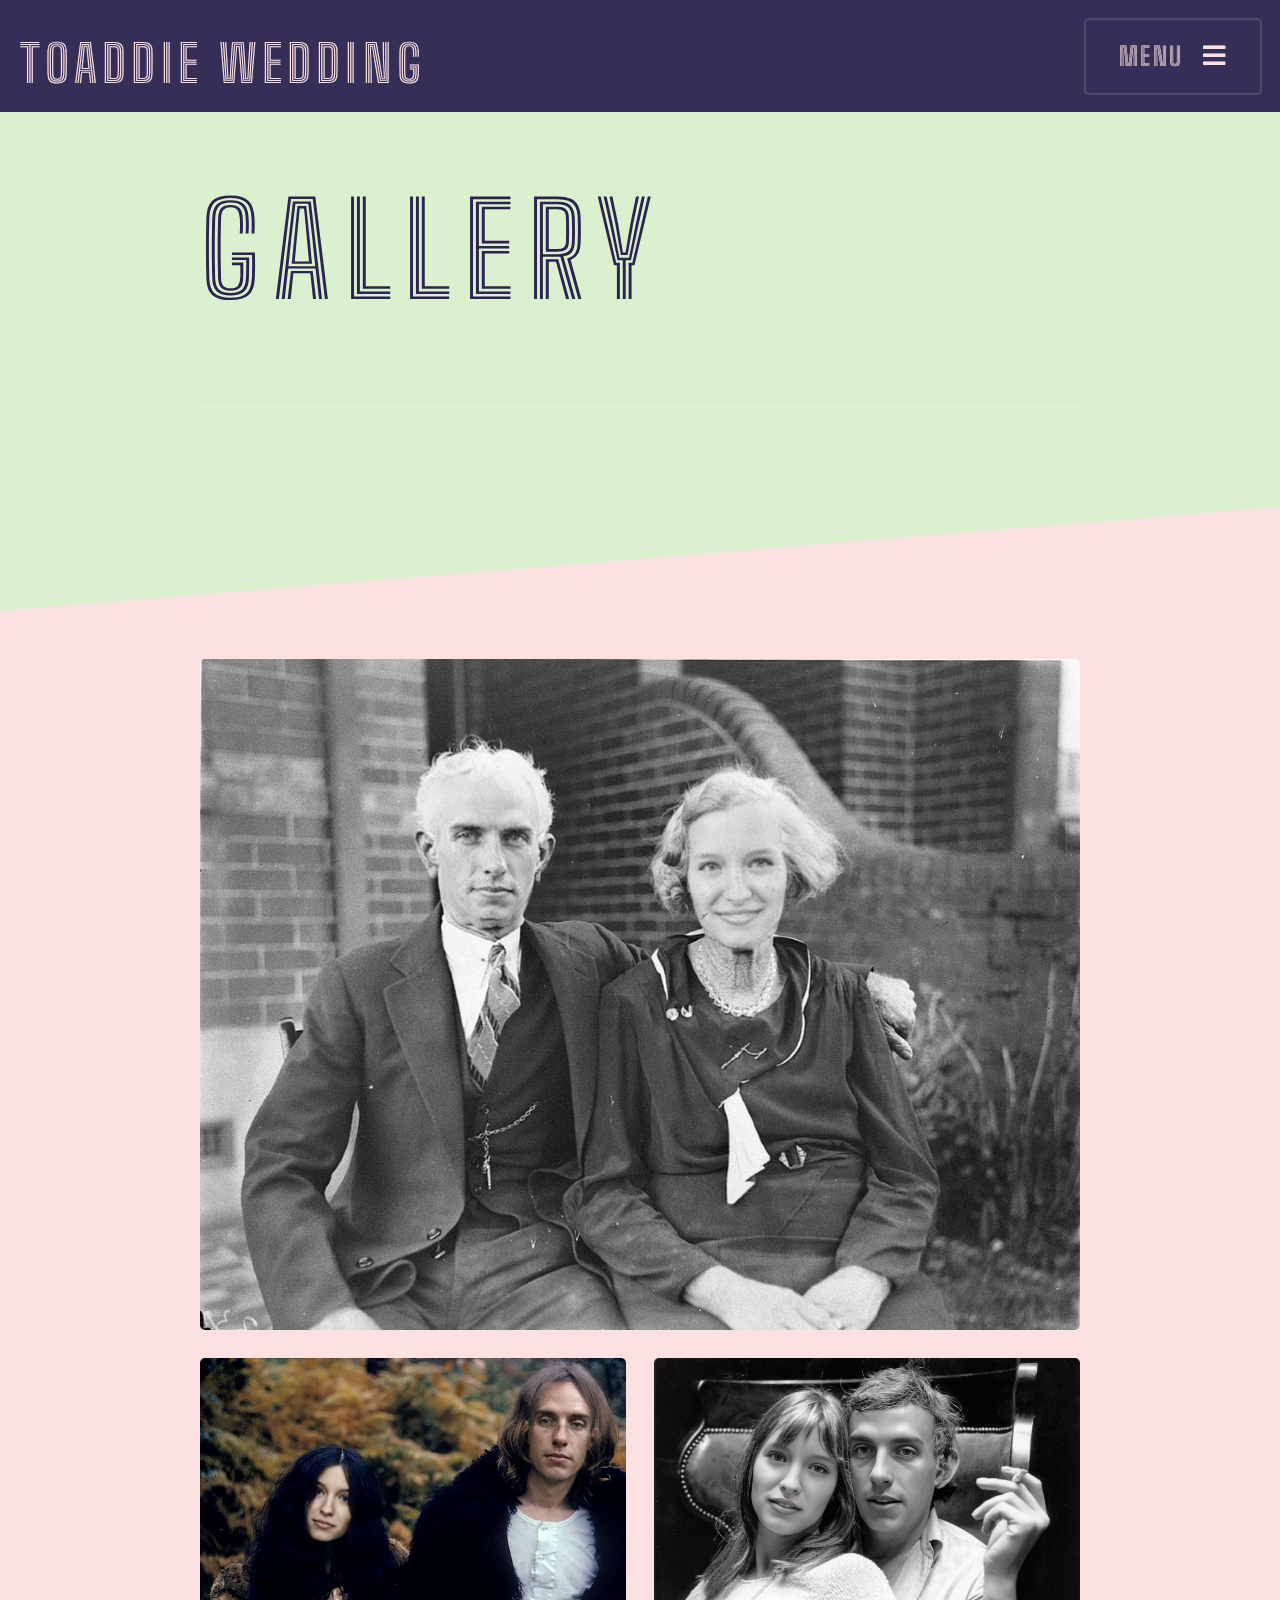
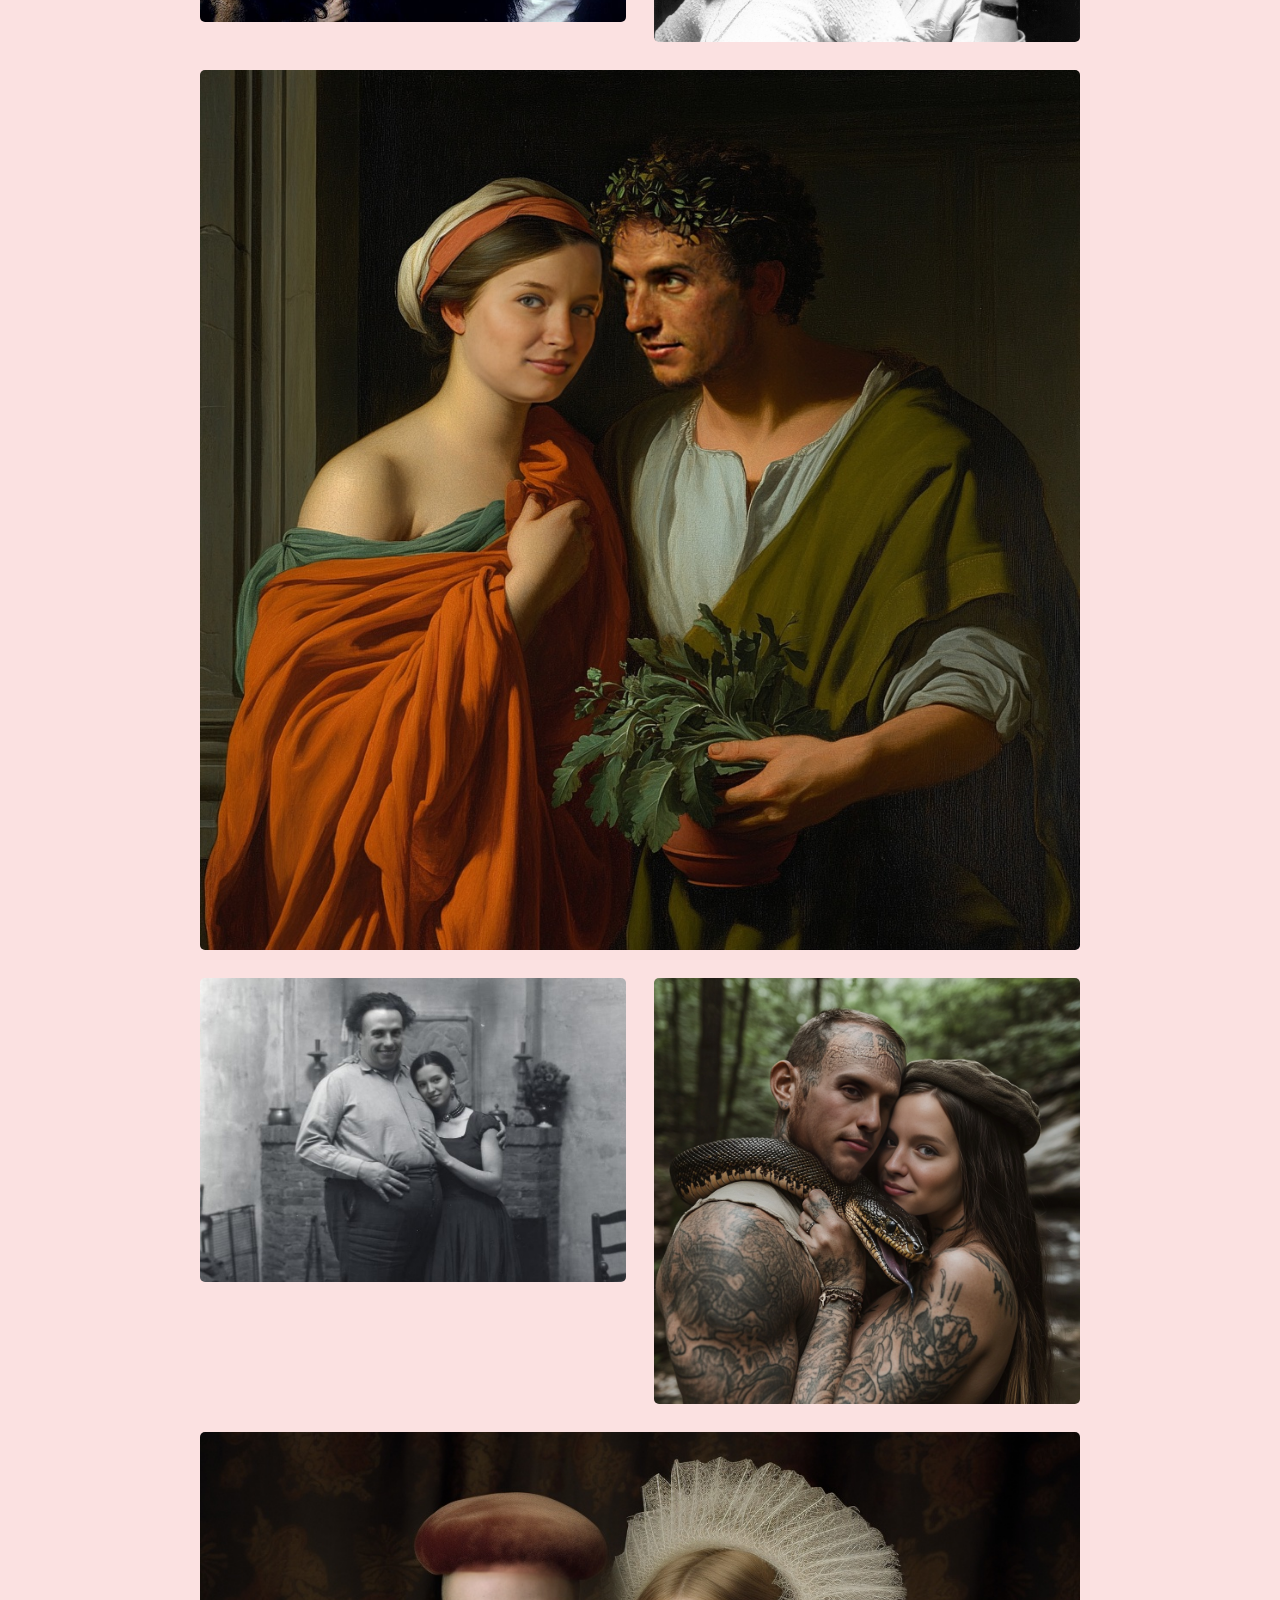
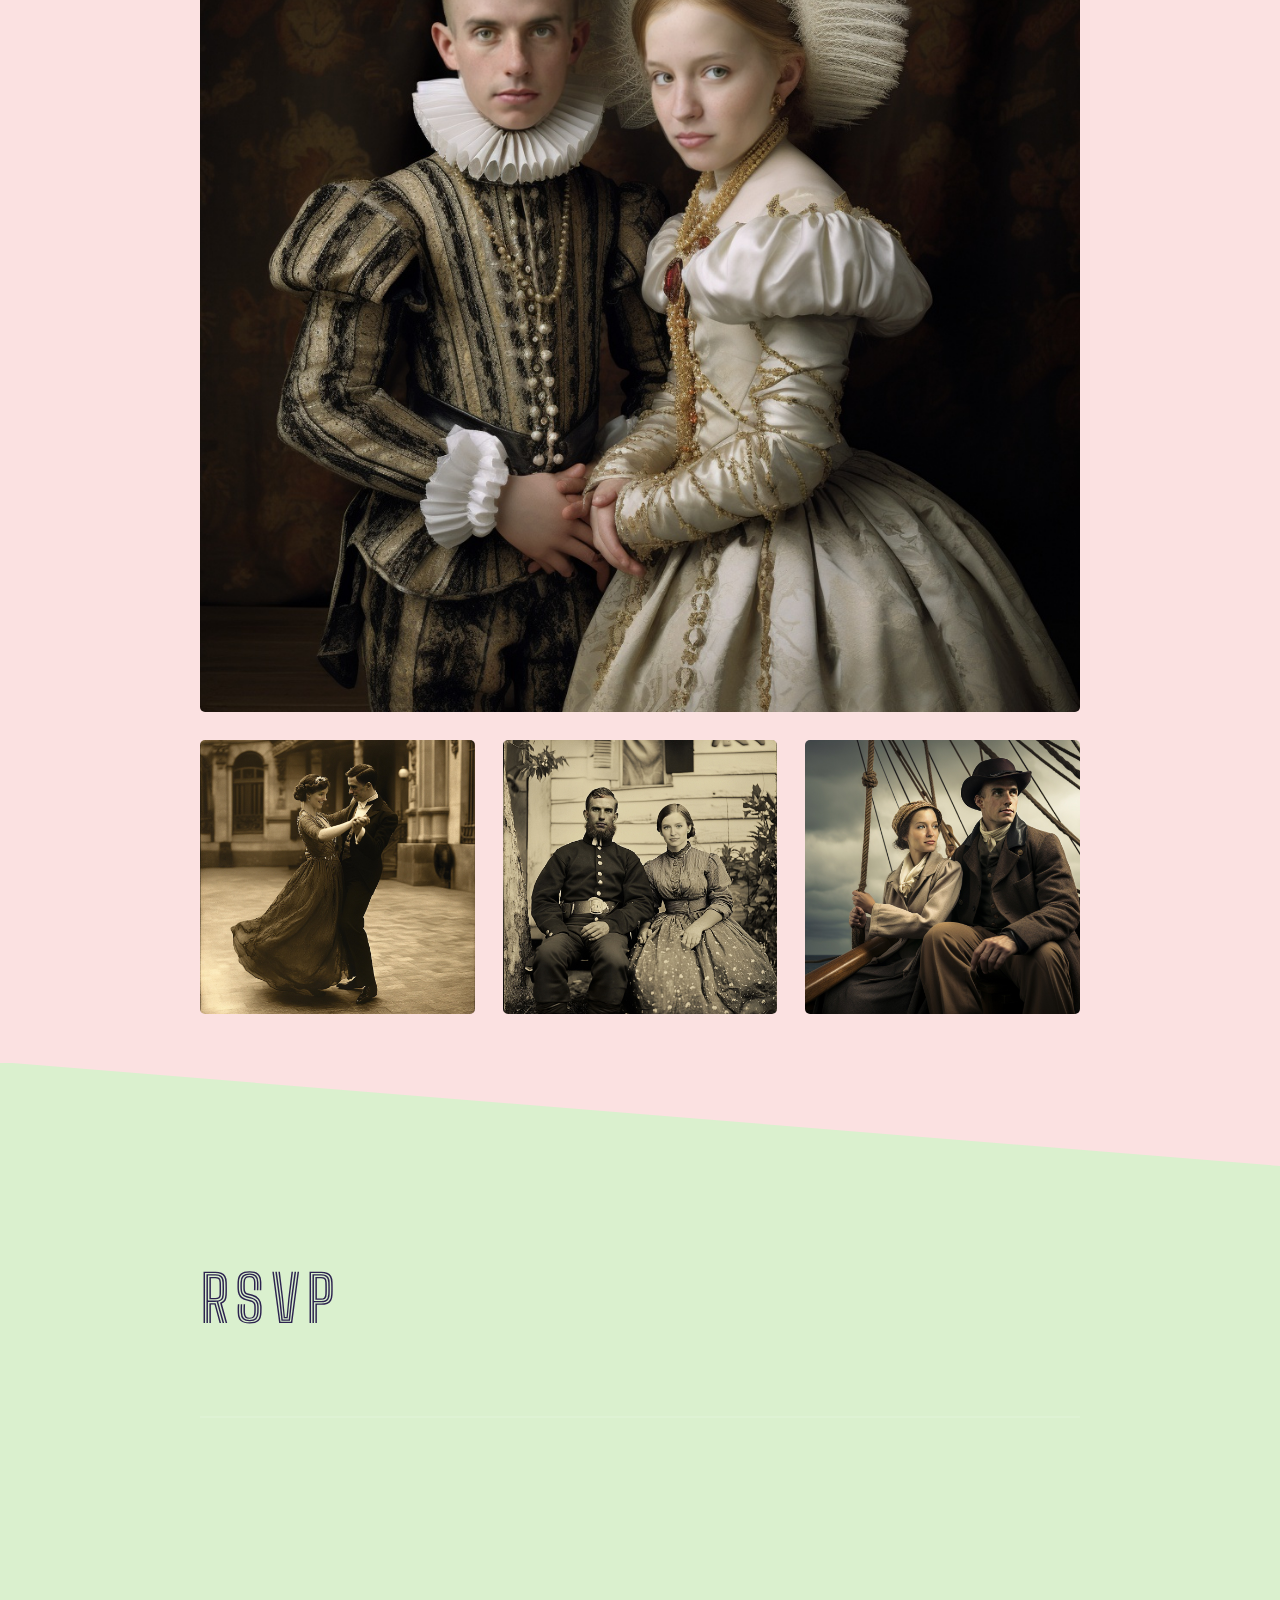
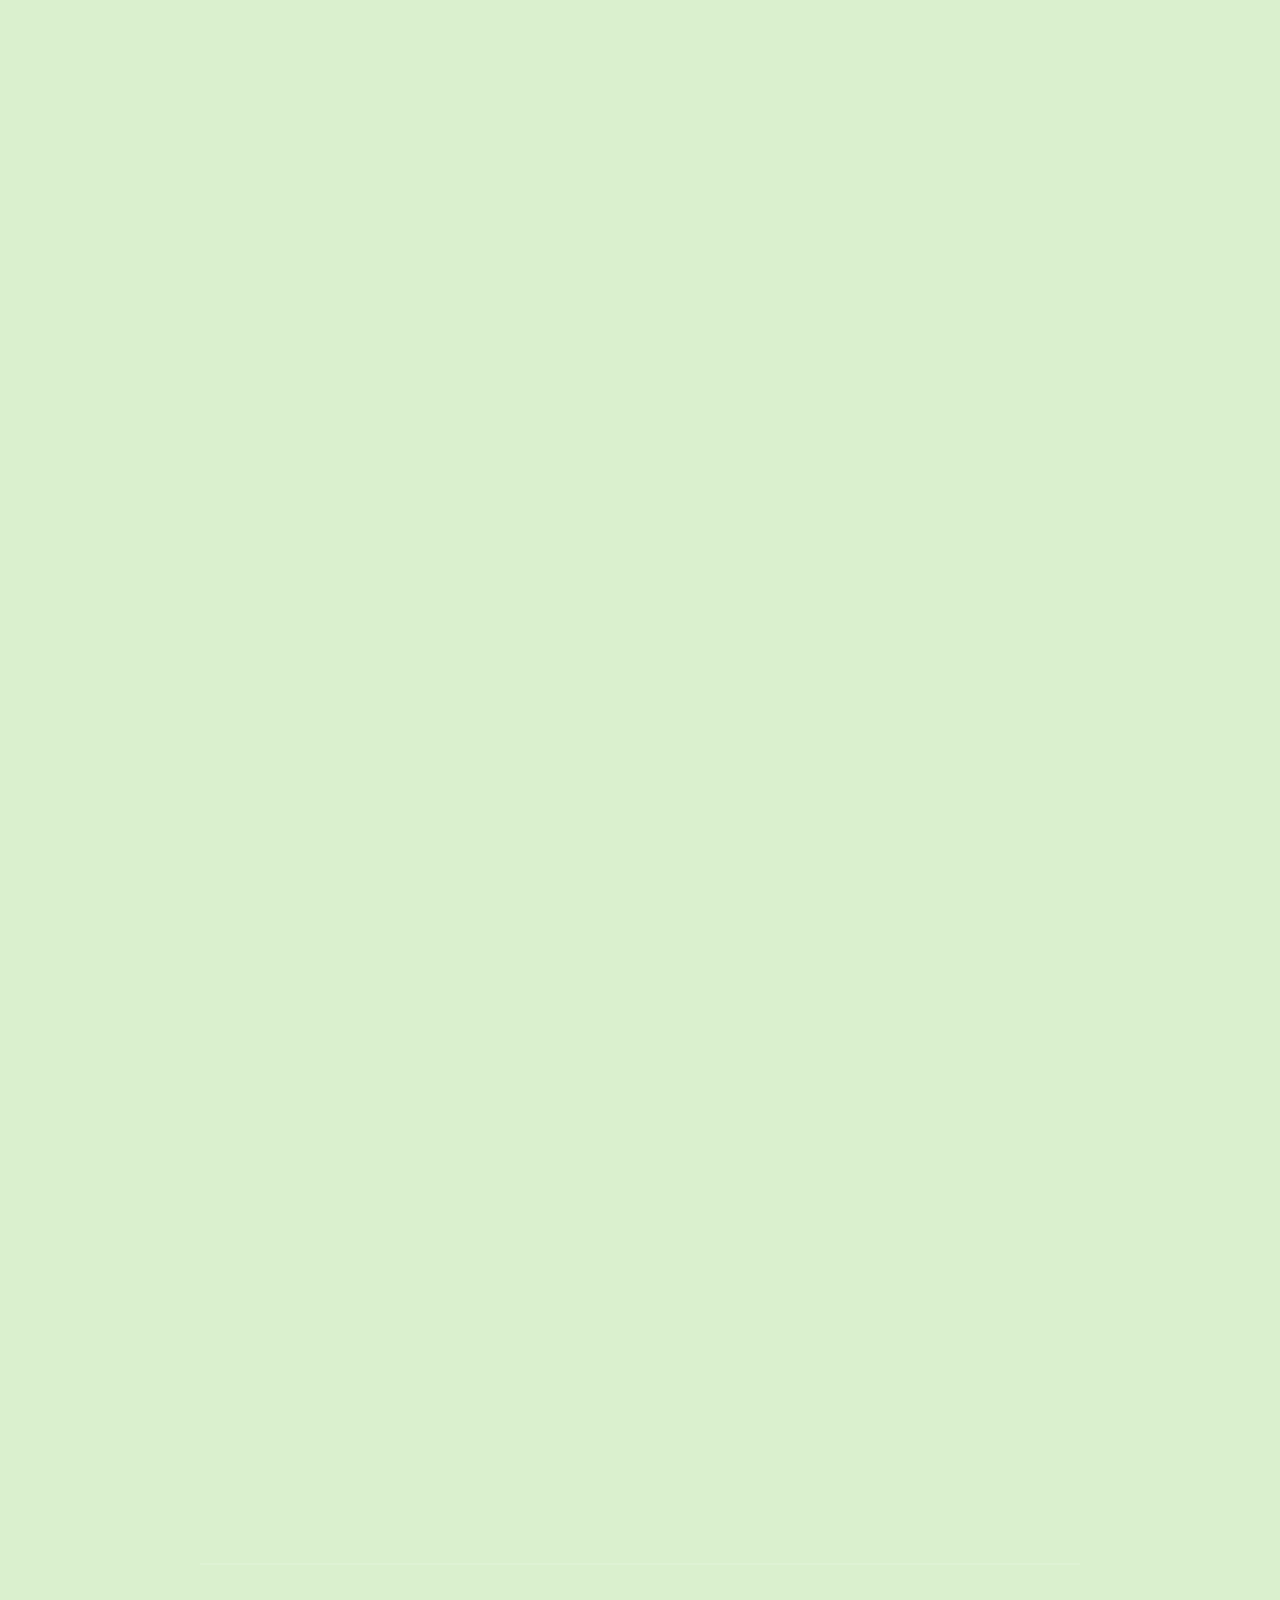
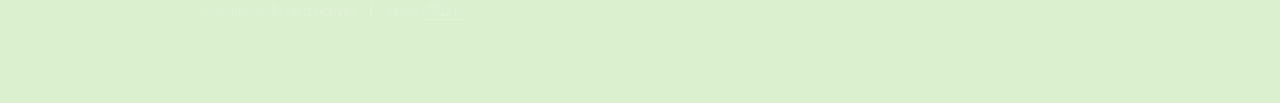
==== commit c6228d8d: "update" ====
--- a/elements.html
+++ b/elements.html
@@ -6,7 +6,7 @@
 -->
 <html>
 	<head>
-		<title>Elements - Solid State by HTML5 UP</title>
+		<title>Toaddie Wedding</title>
 		<meta charset="utf-8" />
 		<meta name="viewport" content="width=device-width, initial-scale=1, user-scalable=no" />
 		<link rel="stylesheet" href="assets/css/main.css" />
@@ -19,7 +19,7 @@
 
 				<!-- Header -->
 					<header id="header">
-						<h1><a href="index.html">Solid State</a></h1>
+						<h1><a href="index.html">Toaddie Wedding</a></h1>
 						<nav>
 							<a href="#menu">Menu</a>
 						</nav>
@@ -31,10 +31,10 @@
 							<h2>Menu</h2>
 							<ul class="links">
 								<li><a href="index.html">Home</a></li>
-								<li><a href="generic.html">Generic</a></li>
-								<li><a href="elements.html">Elements</a></li>
-								<li><a href="#">Log In</a></li>
-								<li><a href="#">Sign Up</a></li>
+								<li><a href="generic_1.html">Schedule of Events</a></li>
+								<li><a href="generic_2.html">Travel Information</a></li>
+								<li><a href="elements.html">Gallery</a></li>
+								<li><a href="#footer">RSVP</a></li>
 							</ul>
 							<a href="#" class="close">Close</a>
 						</div>
@@ -44,316 +44,31 @@
 					<section id="wrapper">
 						<header>
 							<div class="inner">
-								<h2>Elements</h2>
-								<p>Phasellus non pulvinar erat. Fusce tincidunt nisl eget ipsum.</p>
+								<h2>Gallery</h2>
 							</div>
 						</header>
 
 						<!-- Content -->
-							<div class="wrapper">
+							<div class="wrapper style3">
 								<div class="inner">
+									<section>
+										<div class="box alt">
+											<div class="row gtr-uniform">
+												<div class="col-12"><span class="image fit"><img src="images/GALLERY/pic01.jpg" alt="" /></span></div>
+												<div class="col-6"><span class="image fit"><img src="images/GALLERY/pic02.jpg" alt="" /></span></div>
+												<div class="col-6"><span class="image fit"><img src="images/GALLERY/pic03.jpg" alt="" /></span></div>
+												<div class="col-12"><span class="image fit"><img src="images/GALLERY/pic10.jpg" alt="" /></span></div>
+												<div class="col-6"><span class="image fit"><img src="images/GALLERY/pic04.jpg" alt="" /></span></div>
+												<div class="col-6"><span class="image fit"><img src="images/GALLERY/pic05.jpg" alt="" /></span></div>
+												<div class="col-12"><span class="image fit"><img src="images/GALLERY/pic09.jpg" alt="" /></span></div>
+												<div class="col-4"><span class="image fit"><img src="images/GALLERY/pic06.jpg" alt="" /></span></div>
+												<div class="col-4"><span class="image fit"><img src="images/GALLERY/pic07.jpg" alt="" /></span></div>
+												<div class="col-4"><span class="image fit"><img src="images/GALLERY/pic08.jpg" alt="" /></span></div>
 
-									<section>
-										<h3 class="major">Text</h3>
-										<p>This is <b>bold</b> and this is <strong>strong</strong>. This is <i>italic</i> and this is <em>emphasized</em>.
-										This is <sup>superscript</sup> text and this is <sub>subscript</sub> text.
-										This is <u>underlined</u> and this is code: <code>for (;;) { ... }</code>. Finally, <a href="#">this is a link</a>.</p>
-										<h4>Blockquote</h4>
-										<blockquote>Fringilla nisl. Donec accumsan interdum nisi, quis tincidunt felis sagittis eget tempus euismod. Vestibulum ante ipsum primis in faucibus vestibulum. Blandit adipiscing eu felis iaculis volutpat ac adipiscing accumsan faucibus. Vestibulum ante ipsum primis in faucibus lorem ipsum dolor sit amet nullam adipiscing eu felis.</blockquote>
-										<h4>Preformatted</h4>
-										<pre><code>i = 0;
 
-while (!deck.isInOrder()) {
-  print 'Iteration ' + i;
-  deck.shuffle();
-  i++;
-}
-
-print 'It took ' + i + ' iterations to sort the deck.';</code></pre>
-									</section>
-
-									<section>
-										<h3 class="major">Lists</h3>
-										<div class="row">
-											<div class="col-6 col-12-medium">
-												<h4>Unordered</h4>
-												<ul>
-													<li>Dolor pulvinar etiam.</li>
-													<li>Sagittis adipiscing.</li>
-													<li>Felis enim feugiat.</li>
-												</ul>
-												<h4>Alternate</h4>
-												<ul class="alt">
-													<li>Dolor pulvinar etiam.</li>
-													<li>Sagittis adipiscing.</li>
-													<li>Felis enim feugiat.</li>
-												</ul>
-											</div>
-											<div class="col-6 col-12-medium">
-												<h4>Ordered</h4>
-												<ol>
-													<li>Dolor pulvinar etiam.</li>
-													<li>Etiam vel felis viverra.</li>
-													<li>Felis enim feugiat.</li>
-													<li>Dolor pulvinar etiam.</li>
-													<li>Etiam vel felis lorem.</li>
-													<li>Felis enim et feugiat.</li>
-												</ol>
-												<h4>Icons</h4>
-												<ul class="icons">
-													<li><a href="#" class="icon brands fa-twitter"><span class="label">Twitter</span></a></li>
-													<li><a href="#" class="icon brands fa-facebook-f"><span class="label">Facebook</span></a></li>
-													<li><a href="#" class="icon brands fa-instagram"><span class="label">Instagram</span></a></li>
-													<li><a href="#" class="icon brands fa-github"><span class="label">Github</span></a></li>
-												</ul>
 											</div>
 										</div>
-										<h4>Actions</h4>
-										<div class="row">
-											<div class="col-6 col-12-medium">
-												<ul class="actions">
-													<li><a href="#" class="button primary">Default</a></li>
-													<li><a href="#" class="button">Default</a></li>
-												</ul>
-												<ul class="actions small">
-													<li><a href="#" class="button primary small">Small</a></li>
-													<li><a href="#" class="button small">Small</a></li>
-												</ul>
-												<ul class="actions stacked">
-													<li><a href="#" class="button primary">Default</a></li>
-													<li><a href="#" class="button">Default</a></li>
-												</ul>
-												<ul class="actions stacked small">
-													<li><a href="#" class="button primary small">Small</a></li>
-													<li><a href="#" class="button small">Small</a></li>
-												</ul>
-											</div>
-											<div class="col-6 col-12-medium">
-												<ul class="actions stacked">
-													<li><a href="#" class="button primary fit">Default</a></li>
-													<li><a href="#" class="button fit">Default</a></li>
-												</ul>
-												<ul class="actions stacked small">
-													<li><a href="#" class="button primary small fit">Small</a></li>
-													<li><a href="#" class="button small fit">Small</a></li>
-												</ul>
-											</div>
-										</div>
-										<h4>Pagination</h4>
-										<ul class="pagination">
-											<li><span class="button small disabled">Prev</span></li>
-											<li><a href="#" class="page active">1</a></li>
-											<li><a href="#" class="page">2</a></li>
-											<li><a href="#" class="page">3</a></li>
-											<li><span>&hellip;</span></li>
-											<li><a href="#" class="page">8</a></li>
-											<li><a href="#" class="page">9</a></li>
-											<li><a href="#" class="page">10</a></li>
-											<li><a href="#" class="button small">Next</a></li>
-										</ul>
-									</section>
 
-									<section>
-										<h3 class="major">Table</h3>
-										<h4>Default</h4>
-										<div class="table-wrapper">
-											<table>
-												<thead>
-													<tr>
-														<th>Name</th>
-														<th>Description</th>
-														<th>Price</th>
-													</tr>
-												</thead>
-												<tbody>
-													<tr>
-														<td>Item One</td>
-														<td>Ante turpis integer aliquet porttitor.</td>
-														<td>29.99</td>
-													</tr>
-													<tr>
-														<td>Item Two</td>
-														<td>Vis ac commodo adipiscing arcu aliquet.</td>
-														<td>19.99</td>
-													</tr>
-													<tr>
-														<td>Item Three</td>
-														<td> Morbi faucibus arcu accumsan lorem.</td>
-														<td>29.99</td>
-													</tr>
-													<tr>
-														<td>Item Four</td>
-														<td>Vitae integer tempus condimentum.</td>
-														<td>19.99</td>
-													</tr>
-													<tr>
-														<td>Item Five</td>
-														<td>Ante turpis integer aliquet porttitor.</td>
-														<td>29.99</td>
-													</tr>
-												</tbody>
-												<tfoot>
-													<tr>
-														<td colspan="2"></td>
-														<td>100.00</td>
-													</tr>
-												</tfoot>
-											</table>
-										</div>
-
-										<h4>Alternate</h4>
-										<div class="table-wrapper">
-											<table class="alt">
-												<thead>
-													<tr>
-														<th>Name</th>
-														<th>Description</th>
-														<th>Price</th>
-													</tr>
-												</thead>
-												<tbody>
-													<tr>
-														<td>Item One</td>
-														<td>Ante turpis integer aliquet porttitor.</td>
-														<td>29.99</td>
-													</tr>
-													<tr>
-														<td>Item Two</td>
-														<td>Vis ac commodo adipiscing arcu aliquet.</td>
-														<td>19.99</td>
-													</tr>
-													<tr>
-														<td>Item Three</td>
-														<td> Morbi faucibus arcu accumsan lorem.</td>
-														<td>29.99</td>
-													</tr>
-													<tr>
-														<td>Item Four</td>
-														<td>Vitae integer tempus condimentum.</td>
-														<td>19.99</td>
-													</tr>
-													<tr>
-														<td>Item Five</td>
-														<td>Ante turpis integer aliquet porttitor.</td>
-														<td>29.99</td>
-													</tr>
-												</tbody>
-												<tfoot>
-													<tr>
-														<td colspan="2"></td>
-														<td>100.00</td>
-													</tr>
-												</tfoot>
-											</table>
-										</div>
-									</section>
-
-									<section>
-										<h3 class="major">Buttons</h3>
-										<ul class="actions">
-											<li><a href="#" class="button primary">Primary</a></li>
-											<li><a href="#" class="button">Default</a></li>
-										</ul>
-										<ul class="actions">
-											<li><a href="#" class="button large">Large</a></li>
-											<li><a href="#" class="button small">Small</a></li>
-										</ul>
-										<ul class="actions fit">
-											<li><a href="#" class="button fit">Fit</a></li>
-											<li><a href="#" class="button primary fit">Fit</a></li>
-											<li><a href="#" class="button fit">Fit</a></li>
-										</ul>
-										<ul class="actions fit small">
-											<li><a href="#" class="button primary fit small">Fit + Small</a></li>
-											<li><a href="#" class="button fit small">Fit + Small</a></li>
-											<li><a href="#" class="button primary fit small">Fit + Small</a></li>
-										</ul>
-										<ul class="actions">
-											<li><a href="#" class="button primary icon solid fa-download">Icon</a></li>
-											<li><a href="#" class="button icon solid fa-download">Icon</a></li>
-										</ul>
-										<ul class="actions">
-											<li><span class="button primary disabled">Disabled</span></li>
-											<li><span class="button disabled">Disabled</span></li>
-										</ul>
-									</section>
-
-									<section>
-										<h3 class="major">Form</h3>
-										<form method="post" action="#">
-											<div class="row gtr-uniform">
-												<div class="col-6 col-12-xsmall">
-													<label for="demo-name">Name</label>
-													<input type="text" name="demo-name" id="demo-name" value="" />
-												</div>
-												<div class="col-6 col-12-xsmall">
-													<label for="demo-email">Email</label>
-													<input type="email" name="demo-email" id="demo-email" value="" />
-												</div>
-												<div class="col-12">
-													<label for="demo-category">Category</label>
-													<select name="demo-category" id="demo-category">
-														<option value="">-</option>
-														<option value="1">Manufacturing</option>
-														<option value="1">Shipping</option>
-														<option value="1">Administration</option>
-														<option value="1">Human Resources</option>
-													</select>
-												</div>
-												<div class="col-4 col-12-small">
-													<input type="radio" id="demo-priority-low" name="demo-priority" checked>
-													<label for="demo-priority-low">Low Priority</label>
-												</div>
-												<div class="col-4 col-12-small">
-													<input type="radio" id="demo-priority-normal" name="demo-priority">
-													<label for="demo-priority-normal">Normal Priority</label>
-												</div>
-												<div class="col-4 col-12-small">
-													<input type="radio" id="demo-priority-high" name="demo-priority">
-													<label for="demo-priority-high">High Priority</label>
-												</div>
-												<div class="col-6 col-12-small">
-													<input type="checkbox" id="demo-copy" name="demo-copy">
-													<label for="demo-copy">Email me a copy</label>
-												</div>
-												<div class="col-6 col-12-small">
-													<input type="checkbox" id="demo-human" name="demo-human" checked>
-													<label for="demo-human">Not a robot</label>
-												</div>
-												<div class="col-12">
-													<label for="demo-message">Message</label>
-													<textarea name="demo-message" id="demo-message" rows="6"></textarea>
-												</div>
-												<div class="col-12">
-													<ul class="actions">
-														<li><input type="submit" value="Send Message" class="primary" /></li>
-														<li><input type="reset" value="Reset" /></li>
-													</ul>
-												</div>
-											</div>
-										</form>
-									</section>
-
-									<section>
-										<h3 class="major">Image</h3>
-										<h4>Fit</h4>
-										<div class="box alt">
-											<div class="row gtr-uniform">
-												<div class="col-12"><span class="image fit"><img src="images/pic08.jpg" alt="" /></span></div>
-												<div class="col-4"><span class="image fit"><img src="images/pic05.jpg" alt="" /></span></div>
-												<div class="col-4"><span class="image fit"><img src="images/pic06.jpg" alt="" /></span></div>
-												<div class="col-4"><span class="image fit"><img src="images/pic07.jpg" alt="" /></span></div>
-												<div class="col-4"><span class="image fit"><img src="images/pic07.jpg" alt="" /></span></div>
-												<div class="col-4"><span class="image fit"><img src="images/pic05.jpg" alt="" /></span></div>
-												<div class="col-4"><span class="image fit"><img src="images/pic06.jpg" alt="" /></span></div>
-												<div class="col-4"><span class="image fit"><img src="images/pic06.jpg" alt="" /></span></div>
-												<div class="col-4"><span class="image fit"><img src="images/pic07.jpg" alt="" /></span></div>
-												<div class="col-4"><span class="image fit"><img src="images/pic05.jpg" alt="" /></span></div>
-											</div>
-										</div>
-										<h4>Left &amp; Right</h4>
-										<p><span class="image left"><img src="images/pic01.jpg" alt="" /></span>Morbi mattis mi consectetur tortor elementum, varius pellentesque velit convallis. Aenean tincidunt lectus auctor mauris maximus, ac scelerisque ipsum tempor. Duis vulputate ex et ex tincidunt, quis lacinia velit aliquet. Duis non efficitur nisi, id malesuada justo. Maecenas sagittis felis ac sagittis semper. Curabitur purus leo, tempus sed finibus eget, fringilla quis risus. Maecenas et lorem quis sem varius sagittis et a est. Maecenas iaculis iaculis sem. Donec vel dolor at arcu tincidunt bibendum. Interdum et malesuada fames ac ante ipsum primis in faucibus. Fusce ut aliquet justo. Donec id neque ipsum. Integer eget ultricies odio. Nam vel ex a orci fringilla tincidunt. Aliquam eleifend ligula non velit accumsan cursus. Etiam ut gravida sapien. Morbi mattis mi consectetur tortor elementum, varius pellentesque velit convallis. Aenean tincidunt lectus auctor mauris maximus, ac scelerisque ipsum tempor. Duis vulputate ex et ex tincidunt, quis lacinia velit aliquet. Duis non efficitur nisi, id malesuada justo. Maecenas sagittis felis ac sagittis semper. Curabitur purus leo, tempus sed finibus eget, fringilla quis risus. Maecenas et lorem quis sem varius sagittis et a est. Maecenas iaculis iaculis sem. Donec vel dolor at arcu tincidunt bibendum. Interdum et malesuada fames ac ante ipsum primis in faucibus. Fusce ut aliquet justo. Donec id neque ipsum. Integer eget ultricies odio. Nam vel ex a orci fringilla tincidunt. Aliquam eleifend ligula non velit accumsan cursus. Etiam ut gravida sapien.</p>
-										<p><span class="image right"><img src="images/pic02.jpg" alt="" /></span>Vestibulum ultrices risus velit, sit amet blandit massa auctor sit amet. Sed eu lectus sem. Phasellus in odio at ipsum porttitor mollis id vel diam. Praesent sit amet posuere risus, eu faucibus lectus. Vivamus ex ligula, tempus pulvinar ipsum in, auctor porta quam. Proin nec dui cursus, posuere dui eget interdum. Fusce lectus magna, sagittis at facilisis vitae, pellentesque at etiam. Quisque posuere leo quis sem commodo, vel scelerisque nisi scelerisque. Suspendisse id quam vel tortor tincidunt suscipit. Nullam auctor orci eu dolor consectetur, interdum ullamcorper ante tincidunt. Mauris felis nec felis elementum varius. Nam sapien ante, varius in pulvinar vitae, rhoncus id massa. Donec varius ex in mauris ornare, eget euismod urna egestas. Etiam lacinia tempor ipsum, sodales porttitor justo. Aliquam dolor quam, semper in tortor eu, volutpat efficitur quam. Fusce nec fermentum nisl. Aenean erat diam, tempus aliquet erat. Etiam iaculis nulla ipsum, et pharetra libero rhoncus ut. Phasellus rutrum cursus velit, eget condimentum nunc blandit vel. In at pulvinar lectus. Morbi diam ante, vulputate et imperdiet eget, fermentum non dolor. Ut eleifend sagittis tincidunt. Sed viverra commodo mi, ac rhoncus justo. Duis neque ligula, elementum ut enim vel, posuere finibus justo. Vivamus facilisis maximus nibh quis pulvinar. Quisque hendrerit in ipsum id tellus facilisis fermentum. Proin mauris dui.</p>
 									</section>
 
 								</div>
@@ -362,46 +77,18 @@
 					</section>
 
 				<!-- Footer -->
-					<section id="footer">
-						<div class="inner">
-							<h2 class="major">Get in touch</h2>
-							<p>Cras mattis ante fermentum, malesuada neque vitae, eleifend erat. Phasellus non pulvinar erat. Fusce tincidunt, nisl eget mattis egestas, purus ipsum consequat orci, sit amet lobortis lorem lacus in tellus. Sed ac elementum arcu. Quisque placerat auctor laoreet.</p>
-							<form method="post" action="#">
-								<div class="fields">
-									<div class="field">
-										<label for="name">Name</label>
-										<input type="text" name="name" id="name" />
-									</div>
-									<div class="field">
-										<label for="email">Email</label>
-										<input type="email" name="email" id="email" />
-									</div>
-									<div class="field">
-										<label for="message">Message</label>
-										<textarea name="message" id="message" rows="4"></textarea>
-									</div>
-								</div>
-								<ul class="actions">
-									<li><input type="submit" value="Send Message" /></li>
-								</ul>
-							</form>
-							<ul class="contact">
-								<li class="icon solid fa-home">
-									Untitled Inc<br />
-									1234 Somewhere Road Suite #2894<br />
-									Nashville, TN 00000-0000
-								</li>
-								<li class="icon solid fa-phone">(000) 000-0000</li>
-								<li class="icon solid fa-envelope"><a href="#">information@untitled.tld</a></li>
-								<li class="icon brands fa-twitter"><a href="#">twitter.com/untitled-tld</a></li>
-								<li class="icon brands fa-facebook-f"><a href="#">facebook.com/untitled-tld</a></li>
-								<li class="icon brands fa-instagram"><a href="#">instagram.com/untitled-tld</a></li>
-							</ul>
-							<ul class="copyright">
-								<li>&copy; Untitled Inc. All rights reserved.</li><li>Design: <a href="http://html5up.net">HTML5 UP</a></li>
-							</ul>
-						</div>
-					</section>
+				<section id="footer">
+					<div class="inner">
+						<h4 class="major">RSVP</h4>
+						<iframe src="https://docs.google.com/forms/d/e/1FAIpQLSdygUEQAFd4vsPGy_lOGQFQiOcE-5B3ETKS6Ww4ilkglFgWUQ/viewform?embedded=true" width="640" height="1617" frameborder="0" marginheight="0" marginwidth="0">Loading…</iframe>
+
+
+
+						<ul class="copyright">
+							<li>&copy; Untitled Inc. All rights reserved.</li><li>Design: <a href="http://html5up.net">HTML5 UP</a></li>
+						</ul>
+					</div>
+				</section>
 
 			</div>
 
@@ -414,4 +101,4 @@
 			<script src="assets/js/main.js"></script>
 
 	</body>
-</html>+</html>
--- a/assets/css/main.css
+++ b/assets/css/main.css
@@ -3,6 +3,7 @@
 @import url('https://fonts.googleapis.com/css2?family=Sora:wght@100..800&family=Spicy+Rice&display=swap');
 @import url('https://fonts.googleapis.com/css2?family=Chicle&display=swap');
 @import url('https://fonts.googleapis.com/css2?family=Boogaloo&display=swap');
+@import url('https://fonts.googleapis.com/css2?family=Archivo:ital,wght@0,900;1,900&family=Big+Shoulders+Inline+Text:wght@100..900&display=swap');
 /*
 	Solid State by HTML5 UP
 	html5up.net | @ajlkn
@@ -101,8 +102,8 @@
 	}
 
 	body {
-		background-color: #2e3141;
-		background-image: linear-gradient(to top, rgba(46, 49, 65, 0.8), rgba(46, 49, 65, 0.8)), url("../../images/big.jpg");
+		background-color: #DAF0CE;
+	/*	background-image: linear-gradient(to top, rgba(46, 49, 65, 0.8), rgba(46, 49, 65, 0.8)), url("../../images/big.jpg"); */
 		background-size: auto,  cover;
 		background-attachment: fixed,@@ -125,8 +126,8 @@
 /* Type */
 
 	body, input, select, textarea {
-		color: #ffffff;
-		font-family:  "Boogaloo", sans-serif;
+		color: #2C234F;
+		font-family:  "Big Shoulders Inline Text", sans-serif;
 		font-size: 33pt;
 		font-weight: 300;
 		line-height: 1.65;
@@ -178,25 +179,26 @@
 		-ms-transition: color 0.2s ease-in-out, border-bottom-color 0.2s ease-in-out;
 		transition: color 0.2s ease-in-out, border-bottom-color 0.2s ease-in-out;
 		border-bottom: dotted 1px rgba(255, 255, 255, 0.35);
-		color: #ffffff;
+		color: #FBE1E1;
 		text-decoration: none;
 	}
 
 		a:hover {
 			border-bottom-color: transparent;
-			color: #ffffff !important;
+			color: #75A07F !important;
 		}
 
 		a.special:not(.button) {
 			text-decoration: none;
 			border-bottom: 0;
 			display: block;
-			font-family:  "Boogaloo", sans-serif;
+			font-family:  "Big Shoulders Inline Text", sans-serif;
 			font-size: 1.6em;
 			font-weight: 700;
 			letter-spacing: 0.1em;
 			margin: 0 0 2em 0;
 			text-transform: uppercase;
+			color: #2C234F
 		}
 
 			a.special:not(.button):before {
@@ -239,6 +241,8 @@
 				background-color: rgba(255, 255, 255, 0.075);
 			}
 
+
+
 	strong, b {
 		color: #ffffff;
 		font-weight: 600;
@@ -253,8 +257,8 @@
 	}
 
 	h1, h2, h3, h4, h5, h6 {
-		color: #ffffff;
-		font-family:  "Boogaloo", sans-serif;
+		color: #2C234F;
+		font-family:  "Big Shoulders Inline Text", sans-serif;
 		font-weight: 700;
 		letter-spacing: 0.1em;
 		margin: 0 0 1em 0;
@@ -277,23 +281,23 @@
 		}
 
 	h2 {
-		font-size: 1.2em;
+		font-size: 2em;
 	}
 
 	h3 {
-		font-size: 0.9em;
+		font-size: 2em;
 	}
 
 	h4 {
-		font-size: 0.7em;
+		font-size: 4em;
 	}
 
 	h5 {
-		font-size: 0.7em;
+		font-size: 2em;
 	}
 
 	h6 {
-		font-size: 0.7em;
+		font-size: 2em;
 	}
 
 	@media screen and (max-width: 736px) {
@@ -2169,8 +2173,8 @@
 	label {
 		color: #ffffff;
 		display: block;
-		font-family:  "Boogaloo", sans-serif;
-		font-size: 0.8em;
+		font-family:  "Big Shoulders Inline Text", sans-serif;
+		font-size: 2em;
 		font-weight: 700;
 		letter-spacing: 0.1em;
 		margin: 0 0 0.7em 0;
@@ -2217,7 +2221,7 @@
 			border-color: #5b6ba6;
 		}
 
-	select {
+/*	select {
 		background-image: url("../../images/big.jpg");
 		background-size: 1.25rem;
 		background-repeat: no-repeat;
@@ -2226,10 +2230,10 @@
 		padding-right: 2.75em;
 		text-overflow: ellipsis;
 	}
-
+*/
 		select option {
 			color: #ffffff;
-			background: #2e3141;
+			background: #DAF0CE;
 		}
 
 		select:focus::-ms-value {
@@ -2272,7 +2276,7 @@
 			cursor: pointer;
 			display: inline-block;
 			font-size: 1em;
-			font-family:  "Boogaloo", sans-serif;
+			font-family:  "Big Shoulders Inline Text", sans-serif;
 			text-transform: none;
 			letter-spacing: 0;
 			font-weight: 300;
@@ -2317,7 +2321,7 @@
 			background: #ffffff;
 			border-color: #ffffff;
 			content: '\f00c';
-			color: #2e3141;
+			color: #DAF0CE;
 		}
 
 		input[type="checkbox"]:focus + label:before,
@@ -2872,7 +2876,7 @@
 		color: #ffffff !important;
 		cursor: pointer;
 		display: inline-block;
-		font-family:  "Boogaloo", sans-serif;
+		font-family:  "Big Shoulders Inline Text", sans-serif;
 		font-size: 0.8em;
 		font-weight: 700;
 		height: 3.75em;
@@ -3007,7 +3011,7 @@
 
 		.features article {
 			padding: 1.75em 1.75em 0.1em 1.75em ;
-			background-color: #353849;
+			background-color: #F2C6C1;
 			border-radius: 5px;
 			margin: 1.5em 3em 1.5em 0;
 			width: calc(50% - 1.5em);
@@ -3078,8 +3082,8 @@
 		-webkit-transition: background-color 0.2s ease-in-out;
 		-ms-transition: background-color 0.2s ease-in-out;
 		transition: background-color 0.2s ease-in-out;
-		background-color: rgba(53, 56, 73, 0.95);
-		height: 3.5em;
+		background-color: rgba(44, 35, 79, 0.95);
+		height: 7em;
 		left: 0;
 		line-height: 3.5em;
 		padding: 0 1.25em;
@@ -3094,11 +3098,12 @@
 			-webkit-transition: opacity 0.2s ease-in-out, visibility 0.2s;
 			-ms-transition: opacity 0.2s ease-in-out, visibility 0.2s;
 			transition: opacity 0.2s ease-in-out, visibility 0.2s;
-			border-bottom: 0;
-			font-size: 0.8em;
-			margin-bottom: 0;
+			top: 0.7em;
+			position: absolute;
+			font-size: 3.2em;
 			opacity: 1;
 			visibility: visible;
+			color:#FBE1E1
 		}
 
 			#header h1 a {
@@ -3106,8 +3111,8 @@
 			}
 
 		#header nav {
-			font-family:  "Boogaloo", sans-serif;
-			font-size: 0.8em;
+			font-family:  "Big Shoulders Inline Text", sans-serif;
+			font-size: 1.6em;
 			font-weight: 700;
 			height: 3em;
 			letter-spacing: 0.1em;
@@ -3298,7 +3303,7 @@
 		}
 
 		#menu .close {
-			background-image: url("../../images/big.jpg");
+			background-image: url("images/close.svg");
 			background-position: 75% 25%;
 			background-repeat: no-repeat;
 			background-size: 2em 2em;
@@ -3329,8 +3334,8 @@
 					border-radius: 5px;
 					border: 0;
 					display: block;
-					font-family:  "Boogaloo", sans-serif;
-					font-size: 0.8em;
+					font-family:  "Big Shoulders Inline Text", sans-serif;
+					font-size: 1.5em;
 					font-weight: 200;
 					letter-spacing: 0.1em;
 					line-height: 1.85em;
@@ -3432,7 +3437,11 @@
 			filter: blur(0);
 			opacity: 1;
 			border-bottom: solid 2px rgba(255, 255, 255, 0.125);
-			font-family: "Chicle", serif;
+			font-family: "Archivo", sans-serif;
+			font-optical-sizing: auto;
+			font-weight: 900;
+			font-style: normal;
+			font-variation-settings:	"wdth" 100;
 			font-size: 5em;
 			margin-bottom: 0.8em;
 			padding-bottom: 0.4em;
@@ -3456,7 +3465,7 @@
 			-ms-filter: blur(0);
 			filter: blur(0);
 			opacity: 1;
-			font-family:  "Boogaloo", sans-serif;
+			font-family:  "Big Shoulders Inline Text", sans-serif;
 			font-size: 4em;
 			font-weight: 200;
 			letter-spacing: 0.1em;
@@ -3468,8 +3477,8 @@
 
 			#banner {
 				padding: 7em 0 8.25em 0 ;
-				background-color: #2e3141;
-				background-image: linear-gradient(to top, rgba(46, 49, 65, 0.8), rgba(46, 49, 65, 0.8)), url("../../images/big.jpg");
+				background-color: #DAF0CE;
+			/*	background-image: linear-gradient(to top, rgba(46, 49, 65, 0.8), rgba(46, 49, 65, 0.8)), url("../../images/big.jpg"); */
 				background-size: auto,  cover;
 				background-position: center,@@ -3562,14 +3571,14 @@
 
 		#wrapper > header h2 {
 			border-bottom: solid 2px rgba(255, 255, 255, 0.125);
-			font-size: 2em;
+			font-size: 8em;
 			margin-bottom: 0.8em;
 			padding-bottom: 0.4em;
 		}
 
 		#wrapper > header p {
-			font-family:  "Boogaloo", sans-serif;
-			font-size: 1em;
+			font-family:  "Big Shoulders Inline Text", sans-serif;
+			font-size: 4em;
 			font-weight: 200;
 			letter-spacing: 0.1em;
 			line-height: 2;
@@ -3580,8 +3589,8 @@
 
 		#wrapper > header {
 			padding: 9em 0 6.25em 0 ;
-			background-color: #2e3141;
-			background-image: linear-gradient(to top, rgba(46, 49, 65, 0.8), rgba(46, 49, 65, 0.8)), url("../../images/big.jpg");
+			background-color: #DAF0CE;
+	/*		background-image: linear-gradient(to top, rgba(46, 49, 65, 0.8), rgba(46, 49, 65, 0.8)), url("../../images/big.jpg"); */
 			background-size: auto,  cover;
 			background-position: center,@@ -3628,21 +3637,21 @@
 	}
 
 	.wrapper {
-		background-color: #2e3141;
+		background-color: #75A07F;
 		margin: 6.5em 0;
 		position: relative;
 	}
 
 		.wrapper:before, .wrapper:after {
-			background-image: url("data:image/svg+xml;charset=utf8,%3Csvg xmlns='http://www.w3.org/2000/svg' width='100' height='100' viewBox='0 0 100 100' preserveAspectRatio='none'%3E%3Cpolygon points='0,100 100,0 100,100' style='fill:%232e3141%3B' /%3E%3C/svg%3E");
+			background-image: url("data:image/svg+xml;charset=utf8,%3Csvg xmlns='http://www.w3.org/2000/svg' width='100' height='100' viewBox='0 0 100 100' preserveAspectRatio='none'%3E%3Cpolygon points='0,100 100,0 100,100' style='fill:%2375A07F%3B' /%3E%3C/svg%3E");
 		}
 
 		.wrapper:before {
-			box-shadow: inset 0 -1px 0 0 #2e3141, 0 1px 0 0 #2e3141;
+			box-shadow: inset 0 -1px 0 0 #75A07F, 0 1px 0 0 #75A07F;
 		}
 
 		.wrapper:after {
-			box-shadow: inset 0 -1px 0 0 #2e3141, 0 1px 0 0 #2e3141;
+			box-shadow: inset 0 -1px 0 0 #75A07F, 0 1px 0 0 #75A07F;
 		}
 
 		.wrapper:before, .wrapper:after {
@@ -3690,35 +3699,35 @@
 		}
 
 		.wrapper.style2 {
-			background-color: #353849;
+			background-color: #FBE1E1;
 		}
 
 			.wrapper.style2:before, .wrapper.style2:after {
-				background-image: url("data:image/svg+xml;charset=utf8,%3Csvg xmlns='http://www.w3.org/2000/svg' width='100' height='100' viewBox='0 0 100 100' preserveAspectRatio='none'%3E%3Cpolygon points='0,100 100,0 100,100' style='fill:%23353849%3B' /%3E%3C/svg%3E");
+				background-image: url("data:image/svg+xml;charset=utf8,%3Csvg xmlns='http://www.w3.org/2000/svg' width='100' height='100' viewBox='0 0 100 100' preserveAspectRatio='none'%3E%3Cpolygon points='0,100 100,0 100,100' style='fill:%23FBE1E1%3B' /%3E%3C/svg%3E");
 			}
 
 			.wrapper.style2:before {
-				box-shadow: inset 0 -1px 0 0 #353849, 0 1px 0 0 #353849;
+				box-shadow: inset 0 -1px 0 0 #FBE1E1, 0 1px 0 0 #FBE1E1;
 			}
 
 			.wrapper.style2:after {
-				box-shadow: inset 0 -1px 0 0 #353849, 0 1px 0 0 #353849;
+				box-shadow: inset 0 -1px 0 0 #FBE1E1, 0 1px 0 0 #FBE1E1;
 			}
 
 		.wrapper.style3 {
-			background-color: #3d4051;
+			background-color: #FBE1E1;
 		}
 
 			.wrapper.style3:before, .wrapper.style3:after {
-				background-image: url("data:image/svg+xml;charset=utf8,%3Csvg xmlns='http://www.w3.org/2000/svg' width='100' height='100' viewBox='0 0 100 100' preserveAspectRatio='none'%3E%3Cpolygon points='0,100 100,0 100,100' style='fill:%233d4051%3B' /%3E%3C/svg%3E");
+				background-image: url("data:image/svg+xml;charset=utf8,%3Csvg xmlns='http://www.w3.org/2000/svg' width='100' height='100' viewBox='0 0 100 100' preserveAspectRatio='none'%3E%3Cpolygon points='0,100 100,0 100,100' style='fill:%23FBE1E1%3B' /%3E%3C/svg%3E");
 			}
 
 			.wrapper.style3:before {
-				box-shadow: inset 0 -1px 0 0 #3d4051, 0 1px 0 0 #3d4051;
+				box-shadow: inset 0 -1px 0 0 #FBE1E1, 0 1px 0 0 #FBE1E1;
 			}
 
 			.wrapper.style3:after {
-				box-shadow: inset 0 -1px 0 0 #3d4051, 0 1px 0 0 #3d4051;
+				box-shadow: inset 0 -1px 0 0 #FBE1E1, 0 1px 0 0 #FBE1E1;
 			}
 
 		.wrapper.style4 {
@@ -3770,19 +3779,19 @@
 			}
 
 		.wrapper.spotlight {
-			background-color: #4c5c96;
+			background-color: #FBE1E1;
 		}
 
 			.wrapper.spotlight:before, .wrapper.spotlight:after {
-				background-image: url("data:image/svg+xml;charset=utf8,%3Csvg xmlns='http://www.w3.org/2000/svg' width='100' height='100' viewBox='0 0 100 100' preserveAspectRatio='none'%3E%3Cpolygon points='0,100 100,0 100,100' style='fill:%234c5c96%3B' /%3E%3C/svg%3E");
+				background-image: url("data:image/svg+xml;charset=utf8,%3Csvg xmlns='http://www.w3.org/2000/svg' width='100' height='100' viewBox='0 0 100 100' preserveAspectRatio='none'%3E%3Cpolygon points='0,100 100,0 100,100' style='fill:%23FBE1E1%3B' /%3E%3C/svg%3E");
 			}
 
 			.wrapper.spotlight:before {
-				box-shadow: inset 0 -1px 0 0 #4c5c96, 0 1px 0 0 #4c5c96;
+				box-shadow: inset 0 -1px 0 0 #FBE1E1, 0 1px 0 0 #FBE1E1;
 			}
 
 			.wrapper.spotlight:after {
-				box-shadow: inset 0 -1px 0 0 #4c5c96, 0 1px 0 0 #4c5c96;
+				box-shadow: inset 0 -1px 0 0 #FBE1E1, 0 1px 0 0 #FBE1E1;
 			}
 
 			.wrapper.spotlight .inner {
@@ -3831,51 +3840,51 @@
 			}
 
 			.wrapper.spotlight.style2 {
-				background-color: #45558d;
+				background-color: #FBE1E1;
 			}
 
 				.wrapper.spotlight.style2:before, .wrapper.spotlight.style2:after {
-					background-image: url("data:image/svg+xml;charset=utf8,%3Csvg xmlns='http://www.w3.org/2000/svg' width='100' height='100' viewBox='0 0 100 100' preserveAspectRatio='none'%3E%3Cpolygon points='0,100 100,0 100,100' style='fill:%2345558d%3B' /%3E%3C/svg%3E");
+					background-image: url("data:image/svg+xml;charset=utf8,%3Csvg xmlns='http://www.w3.org/2000/svg' width='100' height='100' viewBox='0 0 100 100' preserveAspectRatio='none'%3E%3Cpolygon points='0,100 100,0 100,100' style='fill:%23FBE1E1%3B' /%3E%3C/svg%3E");
 				}
 
 				.wrapper.spotlight.style2:before {
-					box-shadow: inset 0 -1px 0 0 #45558d, 0 1px 0 0 #45558d;
+					box-shadow: inset 0 -1px 0 0 #FBE1E1, 0 1px 0 0 #FBE1E1;
 				}
 
 				.wrapper.spotlight.style2:after {
-					box-shadow: inset 0 -1px 0 0 #45558d, 0 1px 0 0 #45558d;
+					box-shadow: inset 0 -1px 0 0 #FBE1E1, 0 1px 0 0 #FBE1E1;
 				}
 
 			.wrapper.spotlight.style3 {
-				background-color: #3f4e85;
+				background-color: #4B7658;
 			}
 
 				.wrapper.spotlight.style3:before, .wrapper.spotlight.style3:after {
-					background-image: url("data:image/svg+xml;charset=utf8,%3Csvg xmlns='http://www.w3.org/2000/svg' width='100' height='100' viewBox='0 0 100 100' preserveAspectRatio='none'%3E%3Cpolygon points='0,100 100,0 100,100' style='fill:%233f4e85%3B' /%3E%3C/svg%3E");
+					background-image: url("data:image/svg+xml;charset=utf8,%3Csvg xmlns='http://www.w3.org/2000/svg' width='100' height='100' viewBox='0 0 100 100' preserveAspectRatio='none'%3E%3Cpolygon points='0,100 100,0 100,100' style='fill:%234B7658%3B' /%3E%3C/svg%3E");
 				}
 
 				.wrapper.spotlight.style3:before {
-					box-shadow: inset 0 -1px 0 0 #3f4e85, 0 1px 0 0 #3f4e85;
+					box-shadow: inset 0 -1px 0 0 #4B7658, 0 1px 0 0 #4B7658;
 				}
 
 				.wrapper.spotlight.style3:after {
-					box-shadow: inset 0 -1px 0 0 #3f4e85, 0 1px 0 0 #3f4e85;
+					box-shadow: inset 0 -1px 0 0 #4B7658, 0 1px 0 0 #4B7658;
 				}
 
 			.wrapper.spotlight.style4 {
-				background-color: #39477c;
+				background-color: #4B7658;
 			}
 
 				.wrapper.spotlight.style4:before, .wrapper.spotlight.style4:after {
-					background-image: url("data:image/svg+xml;charset=utf8,%3Csvg xmlns='http://www.w3.org/2000/svg' width='100' height='100' viewBox='0 0 100 100' preserveAspectRatio='none'%3E%3Cpolygon points='0,100 100,0 100,100' style='fill:%2339477c%3B' /%3E%3C/svg%3E");
+					background-image: url("data:image/svg+xml;charset=utf8,%3Csvg xmlns='http://www.w3.org/2000/svg' width='100' height='100' viewBox='0 0 100 100' preserveAspectRatio='none'%3E%3Cpolygon points='0,100 100,0 100,100' style='fill:%234B7658%3B' /%3E%3C/svg%3E");
 				}
 
 				.wrapper.spotlight.style4:before {
-					box-shadow: inset 0 -1px 0 0 #39477c, 0 1px 0 0 #39477c;
+					box-shadow: inset 0 -1px 0 0 #4B7658, 0 1px 0 0 #4B7658;
 				}
 
 				.wrapper.spotlight.style4:after {
-					box-shadow: inset 0 -1px 0 0 #39477c, 0 1px 0 0 #39477c;
+					box-shadow: inset 0 -1px 0 0 #4B7658, 0 1px 0 0 #4B7658;
 				}
 
 			.wrapper.spotlight.style5 {
@@ -4073,8 +4082,8 @@
 	@media screen and (max-width: 1280px) {
 
 		#footer {
-			background-color: #2e3141;
-			background-image: linear-gradient(to top, rgba(46, 49, 65, 0.8), rgba(46, 49, 65, 0.8)), url("../../images/big.jpg");
+			background-color: #DAF0CE;
+		/*	background-image: linear-gradient(to top, rgba(46, 49, 65, 0.8), rgba(46, 49, 65, 0.8)), url("../../images/big.jpg"); */
 			background-size: auto,  cover;
 			background-position: center,